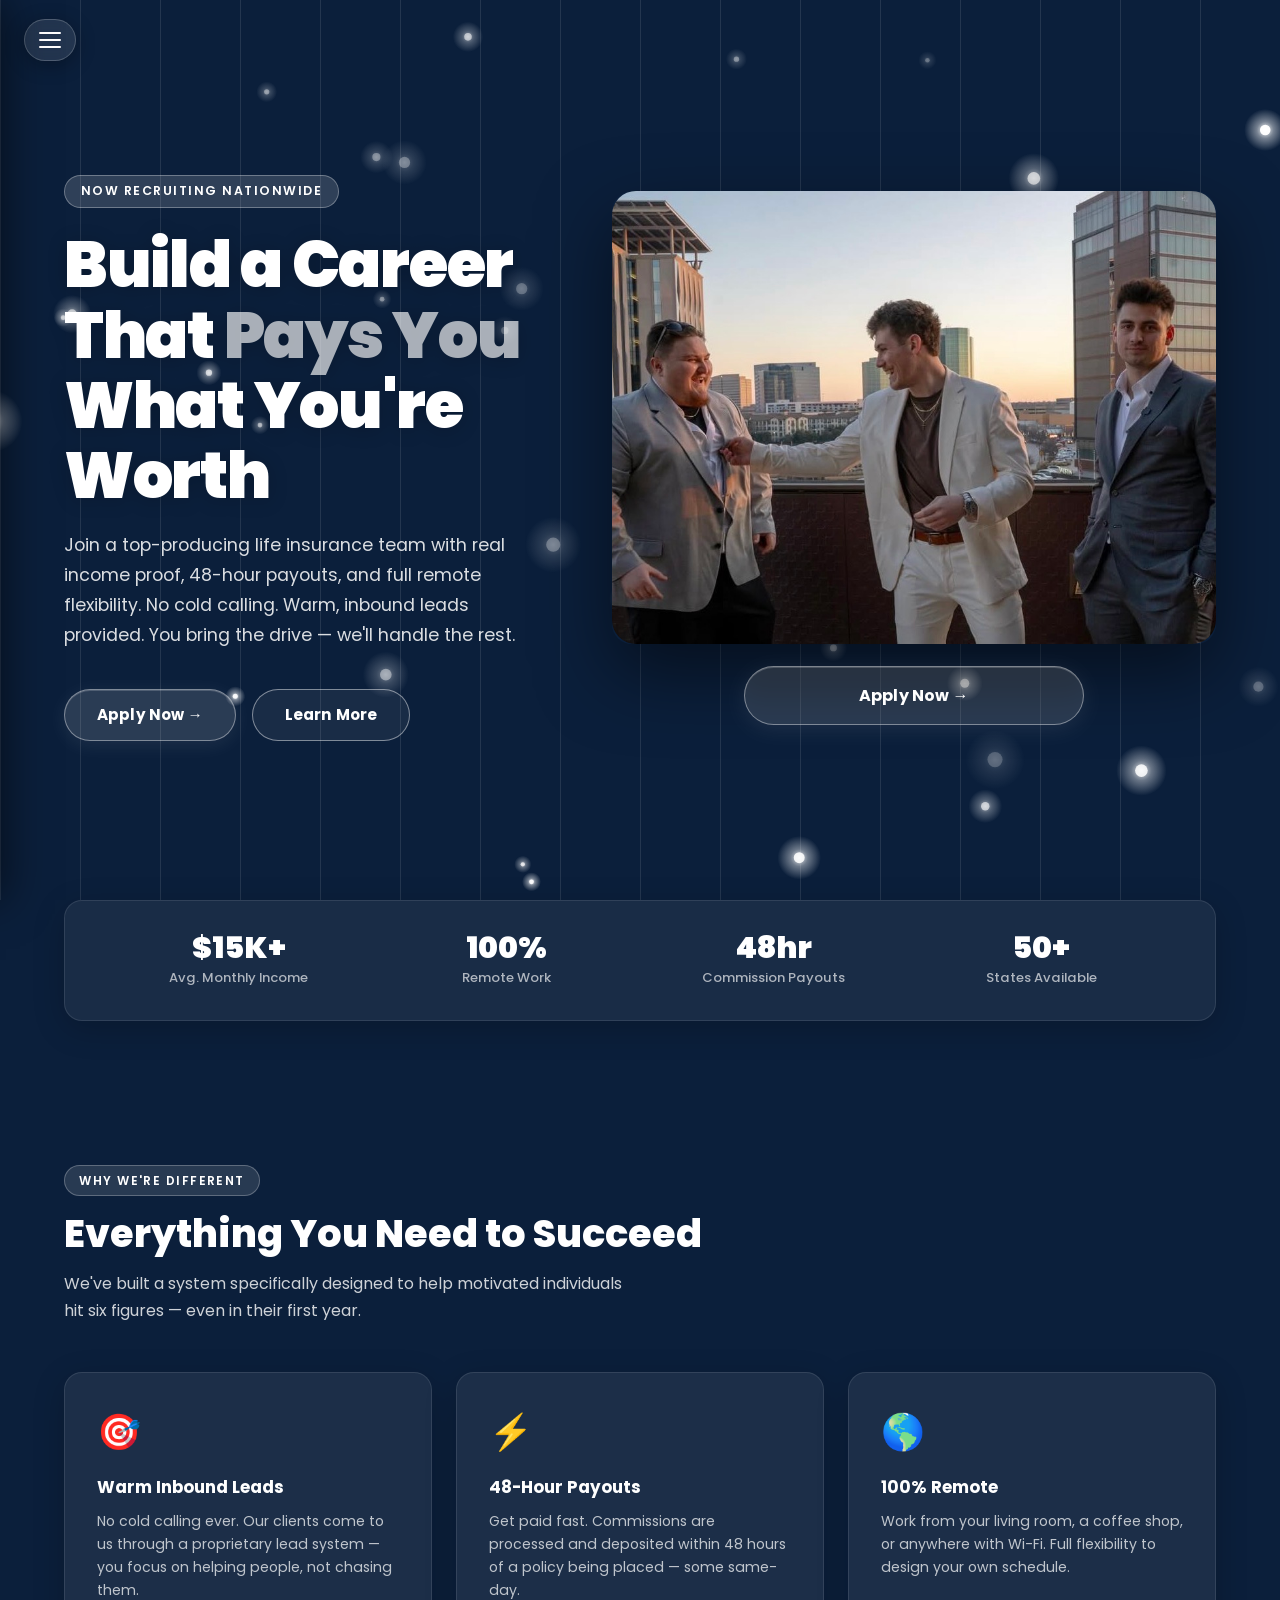
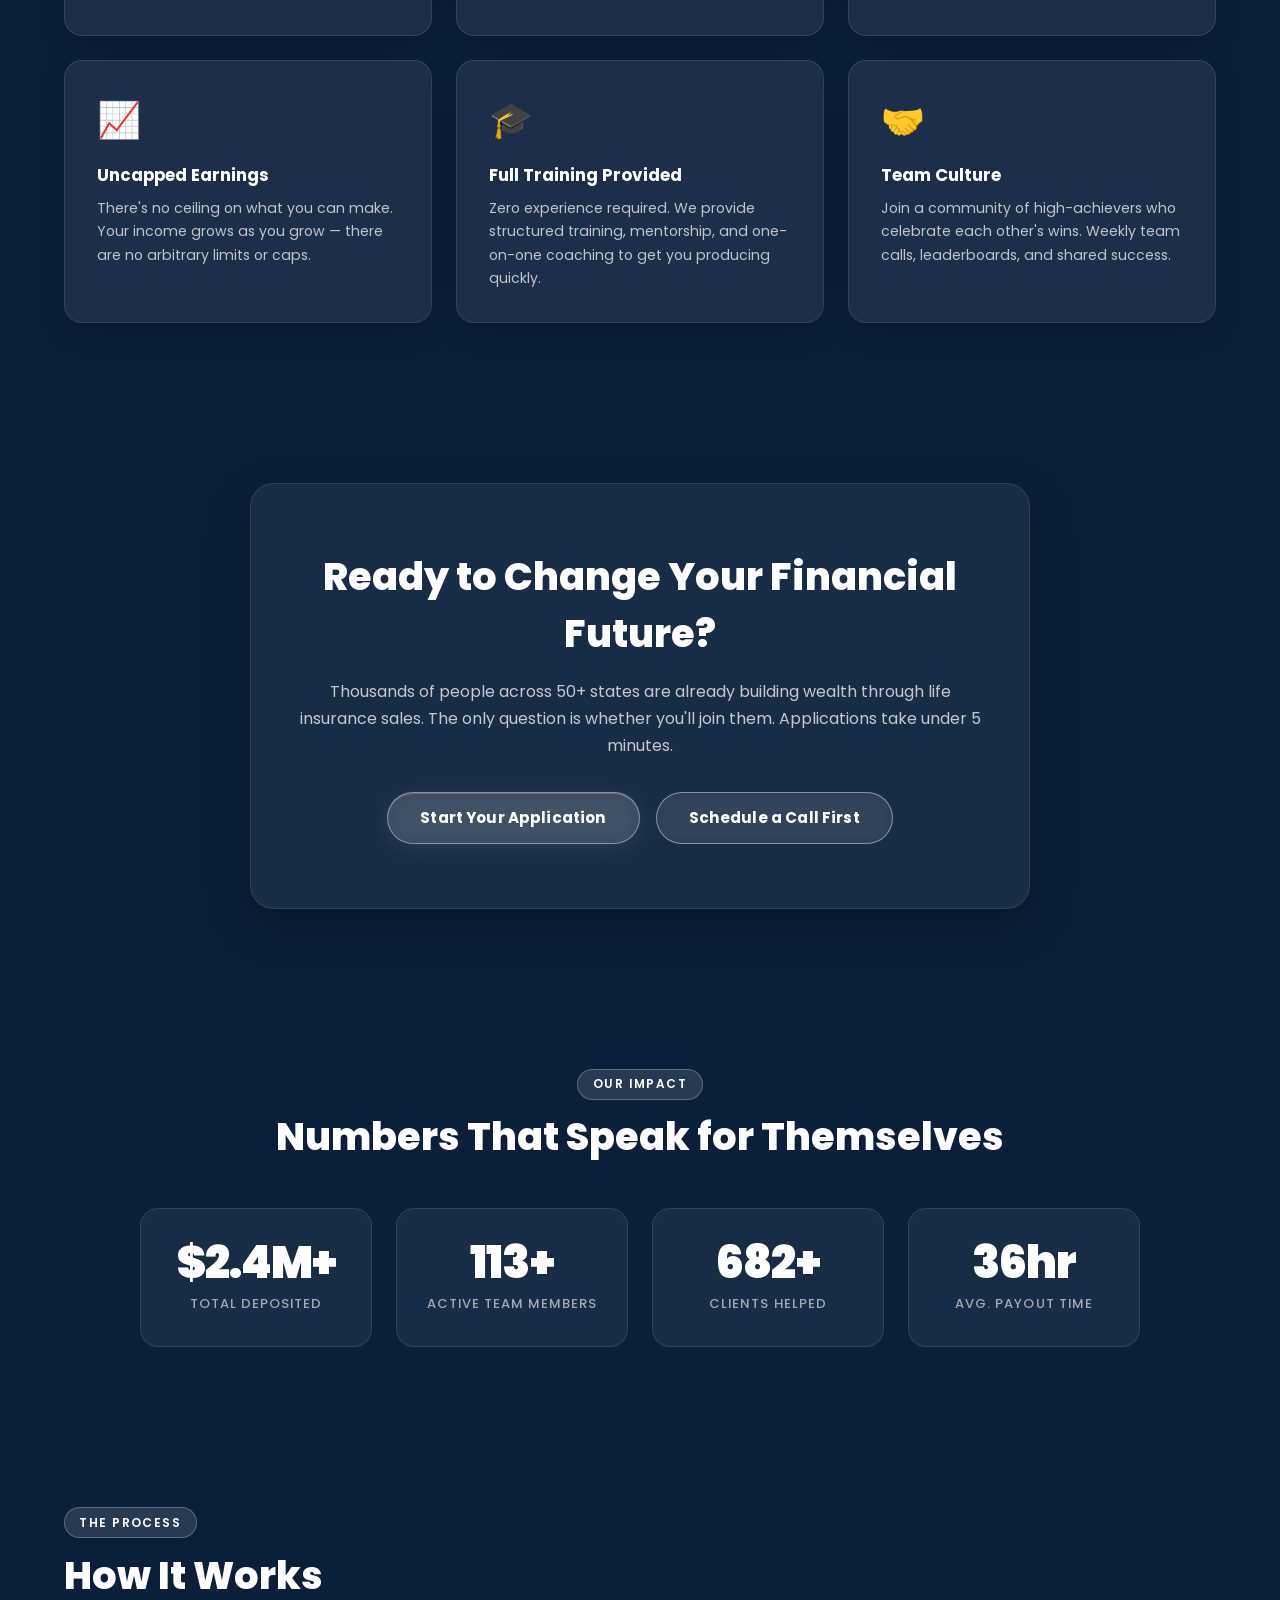
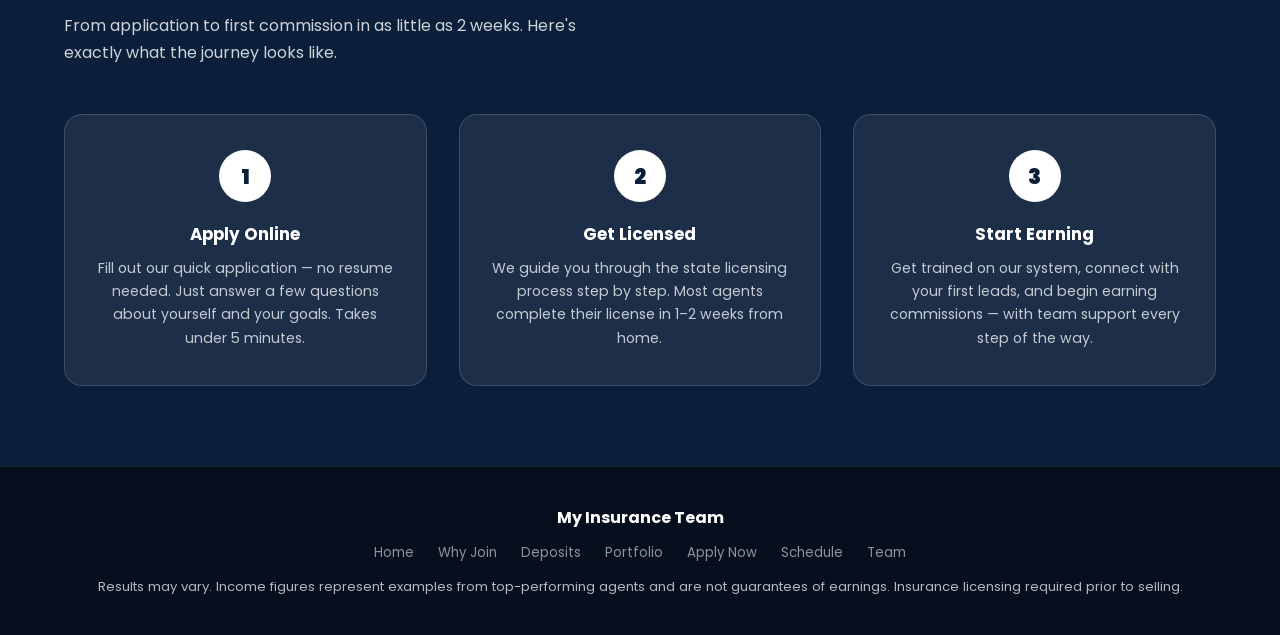
==== index.html @ 794bb6cf "Premium UI: animated grid, glass buttons, counter animation, page transitions, nav stagger, bigger h" ====
<!DOCTYPE html>
<html lang="en">
<head>
  <meta charset="UTF-8" />
  <meta name="viewport" content="width=device-width, initial-scale=1.0" />
  <title>Join My Insurance Team | Build Your Future</title>
  <meta name="description" content="Join a top-producing life insurance team. 100% remote, industry-leading commissions, 48-hour payouts, and full training provided. Apply today." />
  <link rel="stylesheet" href="styles.css" />
</head>
<body>

  <!-- Animated background canvas -->
  <canvas id="bg-canvas"></canvas>

  <!-- Hamburger button -->
  <button id="hamburger" aria-label="Open navigation" aria-expanded="false">
    <span class="bar"></span>
    <span class="bar"></span>
    <span class="bar"></span>
  </button>

  <!-- Nav overlay -->
  <div id="nav-overlay"></div>

  <!-- Side nav panel -->
  <nav id="side-nav" aria-label="Main navigation">
    <div class="nav-header">
      <div class="nav-brand">
        My Insurance Team
        <span>Life &amp; Financial Services</span>
      </div>
      <button id="nav-close" aria-label="Close navigation">&#x2715;</button>
    </div>
    <ul class="nav-links">
      <li class="nav-cta"><a href="apply.html">Apply Now</a></li>
      <li><a href="index.html"><span class="nav-icon">🏠</span> Home</a></li>
      <li><a href="deposits.html"><span class="nav-icon">💰</span> My Deposits</a></li>
      <li><a href="team.html"><span class="nav-icon">👥</span> My Team</a></li>
      <li><a href="why-join.html"><span class="nav-icon">⭐</span> Why Join My Team</a></li>
      <li><a href="schedule.html"><span class="nav-icon">📅</span> Schedule a Meeting</a></li>
    </ul>
    <div class="nav-footer">
      &copy; 2025 My Insurance Team. All rights reserved.
    </div>
  </nav>

  <!-- Page content -->
  <div class="page-content">

    <!-- Hero Section -->
    <section class="hero">
      <div class="hero-left">
        <div class="hero-eyebrow">Now Recruiting Nationwide</div>
        <h1>Build a Career That <em>Pays You</em> What You're Worth</h1>
        <p class="hero-sub">
          Join a top-producing life insurance team with real income proof, 48-hour payouts,
          and full remote flexibility. No cold calling. Warm, inbound leads provided.
          You bring the drive — we'll handle the rest.
        </p>
        <div class="hero-ctas">
          <a href="apply.html" class="btn btn-primary">Apply Now &rarr;</a>
          <a href="why-join.html" class="btn btn-outline">Learn More</a>
        </div>
      </div>

      <div class="hero-right">
        <div class="hero-img-wrap">
          <img src="hero.jpg" alt="Insurance team professionals" class="hero-img" />
        </div>
        <div class="hero-img-cta">
          <a href="apply.html" class="btn btn-primary">Apply Now &rarr;</a>
        </div>
      </div>
    </section>

    <!-- Stats Bar -->
    <div class="stats-bar">
      <div class="stat-item">
        <h3>$15K+</h3>
        <p>Avg. Monthly Income</p>
      </div>
      <div class="stat-item">
        <h3>100%</h3>
        <p>Remote Work</p>
      </div>
      <div class="stat-item">
        <h3>48hr</h3>
        <p>Commission Payouts</p>
      </div>
      <div class="stat-item">
        <h3>50+</h3>
        <p>States Available</p>
      </div>
    </div>

    <!-- Features Section -->
    <section>
      <div class="section-header">
        <div class="section-tag">Why We're Different</div>
        <h2 class="section-title">Everything You Need to Succeed</h2>
        <p class="section-sub">We've built a system specifically designed to help motivated individuals hit six figures — even in their first year.</p>
      </div>
      <div class="features-grid">
        <div class="feature-card">
          <span class="feature-icon">🎯</span>
          <h3>Warm Inbound Leads</h3>
          <p>No cold calling ever. Our clients come to us through a proprietary lead system — you focus on helping people, not chasing them.</p>
        </div>
        <div class="feature-card">
          <span class="feature-icon">⚡</span>
          <h3>48-Hour Payouts</h3>
          <p>Get paid fast. Commissions are processed and deposited within 48 hours of a policy being placed — some same-day.</p>
        </div>
        <div class="feature-card">
          <span class="feature-icon">🌎</span>
          <h3>100% Remote</h3>
          <p>Work from your living room, a coffee shop, or anywhere with Wi-Fi. Full flexibility to design your own schedule.</p>
        </div>
        <div class="feature-card">
          <span class="feature-icon">📈</span>
          <h3>Uncapped Earnings</h3>
          <p>There's no ceiling on what you can make. Your income grows as you grow — there are no arbitrary limits or caps.</p>
        </div>
        <div class="feature-card">
          <span class="feature-icon">🎓</span>
          <h3>Full Training Provided</h3>
          <p>Zero experience required. We provide structured training, mentorship, and one-on-one coaching to get you producing quickly.</p>
        </div>
        <div class="feature-card">
          <span class="feature-icon">🤝</span>
          <h3>Team Culture</h3>
          <p>Join a community of high-achievers who celebrate each other's wins. Weekly team calls, leaderboards, and shared success.</p>
        </div>
      </div>
    </section>

    <!-- CTA Section -->
    <section class="cta-section">
      <div class="cta-inner">
        <h2>Ready to Change Your Financial Future?</h2>
        <p>Thousands of people across 50+ states are already building wealth through life insurance sales. The only question is whether you'll join them. Applications take under 5 minutes.</p>
        <div class="cta-buttons">
          <a href="apply.html" class="btn btn-primary">Start Your Application</a>
          <a href="schedule.html" class="btn btn-outline">Schedule a Call First</a>
        </div>
      </div>
    </section>

    <!-- Impact Counters -->
    <section class="counter-section">
      <div class="section-header" style="text-align:center;">
        <div class="section-tag">Our Impact</div>
        <h2 class="section-title">Numbers That Speak for Themselves</h2>
      </div>
      <div class="counter-grid">
        <div class="counter-item">
          <div class="counter-value" data-target="3.2" data-prefix="$" data-suffix="M+" data-decimals="1">$0</div>
          <div class="counter-label">Total Deposited</div>
        </div>
        <div class="counter-item">
          <div class="counter-value" data-target="150" data-suffix="+">0</div>
          <div class="counter-label">Active Team Members</div>
        </div>
        <div class="counter-item">
          <div class="counter-value" data-target="900" data-suffix="+">0</div>
          <div class="counter-label">Clients Helped</div>
        </div>
        <div class="counter-item">
          <div class="counter-value" data-target="48" data-suffix="hr">0</div>
          <div class="counter-label">Avg. Payout Time</div>
        </div>
      </div>
    </section>

    <!-- How It Works -->
    <section>
      <div class="section-header">
        <div class="section-tag">The Process</div>
        <h2 class="section-title">How It Works</h2>
        <p class="section-sub">From application to first commission in as little as 2 weeks. Here's exactly what the journey looks like.</p>
      </div>
      <div class="steps-grid">
        <div class="step-card">
          <div class="step-number">1</div>
          <h3>Apply Online</h3>
          <p>Fill out our quick application — no resume needed. Just answer a few questions about yourself and your goals. Takes under 5 minutes.</p>
        </div>
        <div class="step-card">
          <div class="step-number">2</div>
          <h3>Get Licensed</h3>
          <p>We guide you through the state licensing process step by step. Most agents complete their license in 1–2 weeks from home.</p>
        </div>
        <div class="step-card">
          <div class="step-number">3</div>
          <h3>Start Earning</h3>
          <p>Get trained on our system, connect with your first leads, and begin earning commissions — with team support every step of the way.</p>
        </div>
      </div>
    </section>

  </div><!-- /page-content -->

  <!-- Footer -->
  <footer>
    <div class="footer-brand">My Insurance Team</div>
    <nav class="footer-links" aria-label="Footer navigation">
      <a href="index.html">Home</a>
      <a href="why-join.html">Why Join</a>
      <a href="deposits.html">Deposits</a>
      <a href="portfolio.html">Portfolio</a>
      <a href="apply.html">Apply Now</a>
      <a href="schedule.html">Schedule</a>
      <a href="team.html">Team</a>
    </nav>
    <p>Results may vary. Income figures represent examples from top-performing agents and are not guarantees of earnings. Insurance licensing required prior to selling.</p>
  </footer>

  <script src="background.js"></script>
  <script src="nav.js"></script>
  <script>
    /* ── Counter animation ── */
    (function() {
      var counters = document.querySelectorAll('.counter-value');
      if (!counters.length) return;
      function easeOut(t) { return 1 - Math.pow(1 - t, 3); }
      function animateCounter(el) {
        var target = parseFloat(el.dataset.target);
        var prefix = el.dataset.prefix || '';
        var suffix = el.dataset.suffix || '';
        var decimals = el.dataset.decimals ? parseInt(el.dataset.decimals) : 0;
        var duration = 2200;
        var start = performance.now();
        function update(now) {
          var t = Math.min((now - start) / duration, 1);
          var val = easeOut(t) * target;
          el.textContent = prefix + (decimals ? val.toFixed(decimals) : Math.floor(val)) + suffix;
          if (t < 1) requestAnimationFrame(update);
          else el.textContent = prefix + (decimals ? target.toFixed(decimals) : target) + suffix;
        }
        requestAnimationFrame(update);
      }
      var io = new IntersectionObserver(function(entries) {
        entries.forEach(function(e) {
          if (e.isIntersecting) { animateCounter(e.target); io.unobserve(e.target); }
        });
      }, { threshold: 0.5 });
      counters.forEach(function(el) { io.observe(el); });
    })();
  </script>
</body>
</html>
---- styles.css ----
/* ============================================================
   LIFE INSURANCE RECRUITMENT — MAIN STYLESHEET
   ============================================================ */

@import url('https://fonts.googleapis.com/css2?family=Poppins:wght@300;400;500;600;700;800;900&display=swap');

/* ── Reset & Base ── */
*, *::before, *::after {
  box-sizing: border-box;
  margin: 0;
  padding: 0;
}

html {
  scroll-behavior: smooth;
}

body {
  font-family: 'Poppins', sans-serif;
  background-color: #0B1F3B;
  background-image: repeating-linear-gradient(
    to right,
    rgba(255,255,255,0.10) 0px,
    rgba(255,255,255,0.10) 1px,
    transparent 1px,
    transparent 80px
  );
  background-attachment: fixed;
  background-size: 80px 100%;
  animation: grid-drift 28s linear infinite;
  color: #0d1b2a;
  min-height: 100vh;
  overflow-x: hidden;
}

@keyframes grid-drift {
  0%   { background-position: 0 0; }
  100% { background-position: 80px 0; }
}

/* ── Page fade-in / fade-out transitions ── */
@keyframes page-fade-in {
  from { opacity: 0; transform: translateY(10px); }
  to   { opacity: 1; transform: translateY(0); }
}

.page-content {
  animation: page-fade-in 0.45s ease-out both;
}

body.page-exit {
  transition: opacity 0.28s ease-in;
  opacity: 0;
}

/* ── Canvas Background ── */
#bg-canvas {
  position: fixed;
  top: 0;
  left: 0;
  width: 100%;
  height: 100%;
  z-index: 0;
  pointer-events: none;
}

/* ── Hamburger Button ── */
#hamburger {
  position: fixed;
  top: 1.2rem;
  left: 1.5rem;
  z-index: 1001;
  background: rgba(255,255,255,0.1);
  border: 1px solid rgba(255,255,255,0.2);
  border-radius: 30px;
  width: 52px;
  height: 42px;
  cursor: pointer;
  display: flex;
  flex-direction: column;
  justify-content: center;
  align-items: center;
  gap: 5px;
  padding: 0 12px;
  transition: background 0.2s;
  backdrop-filter: blur(8px);
  box-shadow: 0 4px 20px rgba(0,0,0,0.3);
}

#hamburger:hover {
  background: rgba(255,255,255,0.18);
}

#hamburger .bar {
  display: block;
  width: 22px;
  height: 2px;
  background: #fff;
  border-radius: 2px;
  transition: transform 0.35s cubic-bezier(0.4, 0, 0.2, 1),
              opacity 0.25s,
              width 0.25s;
  transform-origin: center;
}

/* Hamburger → X animation */
#hamburger.open .bar:nth-child(1) {
  transform: translateY(7px) rotate(45deg);
}
#hamburger.open .bar:nth-child(2) {
  opacity: 0;
  width: 0;
}
#hamburger.open .bar:nth-child(3) {
  transform: translateY(-7px) rotate(-45deg);
}

/* ── Nav Overlay ── */
#nav-overlay {
  position: fixed;
  inset: 0;
  background: rgba(0, 0, 0, 0.6);
  z-index: 1002;
  opacity: 0;
  pointer-events: none;
  transition: opacity 0.35s cubic-bezier(0.4, 0, 0.2, 1);
  backdrop-filter: blur(2px);
}

#nav-overlay.active {
  opacity: 1;
  pointer-events: all;
}

/* ── Side Nav Panel ── */
#side-nav {
  position: fixed;
  top: 0;
  left: 0;
  width: 290px;
  height: 100%;
  background: #07101a;
  z-index: 1003;
  transform: translateX(-100%);
  transition: transform 0.35s cubic-bezier(0.4, 0, 0.2, 1);
  display: flex;
  flex-direction: column;
  box-shadow: 6px 0 40px rgba(0,0,0,0.5);
  overflow-y: auto;
}

#side-nav.open {
  transform: translateX(0);
}

.nav-header {
  display: flex;
  align-items: center;
  justify-content: space-between;
  padding: 1.5rem 1.4rem 1.2rem;
  border-bottom: 1px solid rgba(255,255,255,0.1);
}

.nav-brand {
  font-size: 1rem;
  font-weight: 700;
  color: #fff;
  letter-spacing: 0.02em;
  line-height: 1.2;
}

.nav-brand span {
  display: block;
  font-size: 0.7rem;
  font-weight: 400;
  color: rgba(255,255,255,0.5);
  letter-spacing: 0.04em;
  text-transform: uppercase;
}

#nav-close {
  background: rgba(255,255,255,0.08);
  border: none;
  color: #fff;
  font-size: 1.3rem;
  width: 34px;
  height: 34px;
  border-radius: 50%;
  cursor: pointer;
  display: flex;
  align-items: center;
  justify-content: center;
  transition: background 0.2s;
  flex-shrink: 0;
}

#nav-close:hover {
  background: rgba(255,255,255,0.18);
}

.nav-links {
  list-style: none;
  padding: 1.2rem 0;
  flex: 1;
}

.nav-links li {
  width: 100%;
}

.nav-links a {
  display: flex;
  align-items: center;
  gap: 0.75rem;
  padding: 0.85rem 1.4rem;
  color: rgba(255,255,255,0.78);
  text-decoration: none;
  font-size: 0.95rem;
  font-weight: 500;
  letter-spacing: 0.01em;
  transition: background 0.2s, color 0.2s;
  border-left: 3px solid transparent;
}

.nav-links a:hover,
.nav-links a.active {
  background: rgba(255,255,255,0.07);
  color: #fff;
  border-left-color: #fff;
}

.nav-links a .nav-icon {
  font-size: 1rem;
  width: 20px;
  text-align: center;
  flex-shrink: 0;
}

.nav-links li.nav-cta {
  padding: 0.6rem 1.4rem;
}

.nav-links li.nav-cta a {
  padding: 0.75rem 1.4rem;
  background: rgba(255,255,255,0.12);
  color: #fff;
  font-weight: 700;
  border-radius: 30px;
  border-left: none;
  border: 1px solid rgba(255,255,255,0.4);
  justify-content: center;
  backdrop-filter: blur(10px);
  box-shadow: 0 4px 16px rgba(255,255,255,0.08), inset 0 1px 0 rgba(255,255,255,0.15);
  transition: transform 0.2s, box-shadow 0.2s, background 0.2s;
}

.nav-links li.nav-cta a:hover {
  transform: translateY(-1px);
  background: rgba(255,255,255,0.22);
  border-color: rgba(255,255,255,0.65);
  box-shadow: 0 6px 24px rgba(255,255,255,0.18), inset 0 1px 0 rgba(255,255,255,0.2);
  color: #fff;
}

.nav-footer {
  padding: 1.2rem 1.4rem;
  border-top: 1px solid rgba(255,255,255,0.08);
  font-size: 0.75rem;
  color: rgba(255,255,255,0.35);
  text-align: center;
}

/* ── Page Wrapper ── */
.page-content {
  position: relative;
  z-index: 1;
}

/* ── Hero Section ── */
.hero {
  min-height: 100vh;
  display: flex;
  align-items: center;
  padding: 6rem 5% 5rem;
  gap: 4rem;
}

.hero-left {
  flex: 1;
  max-width: 580px;
}

.hero-eyebrow {
  display: inline-block;
  background: rgba(255,255,255,0.15);
  color: #fff;
  font-size: 0.78rem;
  font-weight: 600;
  letter-spacing: 0.12em;
  text-transform: uppercase;
  padding: 0.4rem 1rem;
  border-radius: 30px;
  margin-bottom: 1.4rem;
  backdrop-filter: blur(6px);
  border: 1px solid rgba(255,255,255,0.3);
}

.hero h1 {
  font-size: clamp(2.4rem, 5vw, 4rem);
  font-weight: 900;
  color: #fff;
  line-height: 1.1;
  letter-spacing: -0.02em;
  margin-bottom: 1.2rem;
  text-shadow: 0 2px 20px rgba(0,0,0,0.2);
}

.hero h1 em {
  font-style: normal;
  color: rgba(255,255,255,0.65);
}

.hero-sub {
  font-size: 1.1rem;
  color: rgba(255,255,255,0.85);
  line-height: 1.7;
  margin-bottom: 2.4rem;
  max-width: 480px;
}

.hero-ctas {
  display: flex;
  gap: 1rem;
  flex-wrap: wrap;
}

/* ── Buttons ── */
.btn {
  display: inline-flex;
  align-items: center;
  justify-content: center;
  gap: 0.5rem;
  padding: 0.85rem 2rem;
  border-radius: 30px;
  font-family: 'Poppins', sans-serif;
  font-size: 0.95rem;
  font-weight: 700;
  text-decoration: none;
  cursor: pointer;
  border: none;
  transition: transform 0.2s, box-shadow 0.2s, background 0.2s, color 0.2s;
  letter-spacing: 0.01em;
}

.btn-primary {
  background: rgba(255,255,255,0.13);
  color: #fff;
  border: 1px solid rgba(255,255,255,0.4);
  backdrop-filter: blur(12px);
  -webkit-backdrop-filter: blur(12px);
  box-shadow: 0 4px 20px rgba(255,255,255,0.08), inset 0 1px 0 rgba(255,255,255,0.18);
}

.btn-primary:hover {
  background: rgba(255,255,255,0.22);
  border-color: rgba(255,255,255,0.7);
  transform: translateY(-2px);
  box-shadow: 0 8px 32px rgba(255,255,255,0.18), inset 0 1px 0 rgba(255,255,255,0.25);
}

.btn-outline {
  background: rgba(255,255,255,0.06);
  color: #fff;
  border: 1.5px solid rgba(255,255,255,0.45);
  backdrop-filter: blur(8px);
  -webkit-backdrop-filter: blur(8px);
}

.btn-outline:hover {
  background: rgba(255,255,255,0.14);
  border-color: rgba(255,255,255,0.75);
  transform: translateY(-2px);
  box-shadow: 0 6px 24px rgba(255,255,255,0.12);
}

.btn-dark {
  background: rgba(7,16,26,0.8);
  color: #fff;
  border: 1px solid rgba(255,255,255,0.12);
  backdrop-filter: blur(8px);
  box-shadow: 0 4px 20px rgba(0,0,0,0.3);
}

.btn-dark:hover {
  background: rgba(15,32,53,0.9);
  transform: translateY(-2px);
}

.btn-view-all {
  background: rgba(255,255,255,0.08);
  color: #fff;
  border: 1.5px solid rgba(255,255,255,0.5);
  font-weight: 600;
  backdrop-filter: blur(10px);
  -webkit-backdrop-filter: blur(10px);
  box-shadow: 0 2px 16px rgba(255,255,255,0.06);
}

.btn-view-all:hover {
  background: rgba(255,255,255,0.18);
  border-color: rgba(255,255,255,0.8);
  transform: translateY(-2px);
  box-shadow: 0 6px 28px rgba(255,255,255,0.15);
}

/* ── Hero Image ── */
.hero-right {
  flex: 1.25;
  display: flex;
  flex-direction: column;
  align-items: center;
  justify-content: center;
  max-width: 640px;
  gap: 1.4rem;
}

.hero-img-wrap {
  position: relative;
  width: 100%;
  aspect-ratio: 4/3;
  border-radius: 20px;
  overflow: hidden;
  box-shadow: 0 28px 72px rgba(0,0,0,0.5);
}

.hero-img {
  width: 100%;
  height: 100%;
  object-fit: cover;
  display: block;
  border-radius: 24px;
}

.hero-img-cta {
  width: 100%;
  text-align: center;
}

.hero-img-cta .btn {
  width: 100%;
  max-width: 340px;
  font-size: 1rem;
  padding: 1rem 2rem;
}

/* ── Stats Bar ── */
.stats-bar {
  background: rgba(255,255,255,0.06);
  backdrop-filter: blur(10px);
  border-radius: 18px;
  box-shadow: 0 8px 32px rgba(0,0,0,0.2);
  margin: 0 5% 4rem;
  padding: 2rem 3rem;
  display: grid;
  grid-template-columns: repeat(4, 1fr);
  gap: 1rem;
  text-align: center;
  position: relative;
  z-index: 1;
  border: 1px solid rgba(255,255,255,0.1);
}

.stat-item h3 {
  font-size: 1.9rem;
  font-weight: 900;
  color: #fff;
  line-height: 1;
}

.stat-item p {
  font-size: 0.82rem;
  color: rgba(255,255,255,0.65);
  margin-top: 0.3rem;
  font-weight: 500;
}

/* ── Sections ── */
section {
  position: relative;
  z-index: 1;
  padding: 5rem 5%;
}

.section-tag {
  display: inline-block;
  background: rgba(255,255,255,0.12);
  color: #fff;
  font-size: 0.75rem;
  font-weight: 600;
  letter-spacing: 0.12em;
  text-transform: uppercase;
  padding: 0.35rem 0.9rem;
  border-radius: 30px;
  margin-bottom: 0.9rem;
  border: 1px solid rgba(255,255,255,0.25);
}

.section-title {
  font-size: clamp(1.6rem, 3vw, 2.4rem);
  font-weight: 800;
  color: #fff;
  line-height: 1.2;
  margin-bottom: 0.8rem;
}

.section-title.dark {
  color: #07101a;
}

.section-sub {
  font-size: 1rem;
  color: rgba(255,255,255,0.8);
  max-width: 560px;
  line-height: 1.7;
}

.section-sub.dark {
  color: #444;
}

.section-header {
  margin-bottom: 3rem;
}

/* ── Frosted Glass Cards ── */
.card {
  background: rgba(255,255,255,0.06);
  backdrop-filter: blur(10px);
  border-radius: 18px;
  box-shadow: 0 8px 32px rgba(0,0,0,0.2);
  padding: 2rem;
  border: 1px solid rgba(255,255,255,0.1);
  transition: transform 0.25s, box-shadow 0.25s;
}

.card:hover {
  transform: translateY(-4px);
  box-shadow: 0 16px 44px rgba(0,0,0,0.3);
}

/* ── Features Grid ── */
.features-grid {
  display: grid;
  grid-template-columns: repeat(3, 1fr);
  gap: 1.5rem;
}

.feature-card {
  background: rgba(255,255,255,0.07);
  backdrop-filter: blur(10px);
  border-radius: 18px;
  box-shadow: 0 8px 32px rgba(0,0,0,0.2);
  padding: 2rem;
  border: 1px solid rgba(255,255,255,0.1);
  transition: transform 0.25s, box-shadow 0.25s;
}

.feature-card:hover {
  transform: translateY(-5px);
  box-shadow: 0 18px 48px rgba(0,0,0,0.3);
}

.feature-icon {
  font-size: 2.2rem;
  margin-bottom: 1rem;
  display: block;
}

.feature-card h3 {
  font-size: 1.05rem;
  font-weight: 700;
  color: #fff;
  margin-bottom: 0.6rem;
}

.feature-card p {
  font-size: 0.88rem;
  color: rgba(255,255,255,0.72);
  line-height: 1.65;
}

/* ── How It Works ── */
.steps-grid {
  display: grid;
  grid-template-columns: repeat(3, 1fr);
  gap: 2rem;
  position: relative;
}

.step-card {
  background: rgba(255,255,255,0.07);
  backdrop-filter: blur(6px);
  border-radius: 18px;
  padding: 2.2rem 2rem;
  text-align: center;
  border: 1px solid rgba(255,255,255,0.15);
  transition: transform 0.25s;
}

.step-card:hover {
  transform: translateY(-4px);
}

.step-number {
  display: inline-flex;
  align-items: center;
  justify-content: center;
  width: 52px;
  height: 52px;
  border-radius: 50%;
  background: #fff;
  color: #0B1F3B;
  font-size: 1.3rem;
  font-weight: 900;
  margin-bottom: 1.2rem;
}

.step-card h3 {
  font-size: 1.05rem;
  font-weight: 700;
  color: #fff;
  margin-bottom: 0.6rem;
}

.step-card p {
  font-size: 0.88rem;
  color: rgba(255,255,255,0.75);
  line-height: 1.65;
}

/* ── CTA Banner ── */
.cta-section {
  text-align: center;
}

.cta-inner {
  background: rgba(255,255,255,0.06);
  backdrop-filter: blur(10px);
  border-radius: 24px;
  padding: 4rem 3rem;
  max-width: 780px;
  margin: 0 auto;
  box-shadow: 0 16px 48px rgba(0,0,0,0.3);
  border: 1px solid rgba(255,255,255,0.1);
}

.cta-inner h2 {
  font-size: clamp(1.6rem, 3vw, 2.4rem);
  font-weight: 800;
  color: #fff;
  margin-bottom: 1rem;
}

.cta-inner p {
  color: rgba(255,255,255,0.75);
  font-size: 1rem;
  margin-bottom: 2rem;
  line-height: 1.7;
}

.cta-buttons {
  display: flex;
  gap: 1rem;
  justify-content: center;
  flex-wrap: wrap;
}

/* ── Page Hero (inner pages) ── */
.page-hero {
  min-height: 38vh;
  display: flex;
  align-items: center;
  padding: 8rem 5% 4rem;
}

.page-hero h1 {
  font-size: clamp(2rem, 4vw, 3.2rem);
  font-weight: 900;
  color: #fff;
  line-height: 1.15;
  margin-bottom: 0.8rem;
}

.page-hero p {
  font-size: 1.1rem;
  color: rgba(255,255,255,0.85);
  max-width: 560px;
  line-height: 1.7;
}

/* ── Form ── */
.form-section {
  padding: 3rem 5% 5rem;
}

.form-wrap {
  background: rgba(255,255,255,0.07);
  backdrop-filter: blur(10px);
  border-radius: 24px;
  box-shadow: 0 8px 40px rgba(0,0,0,0.25);
  padding: 3rem;
  max-width: 760px;
  margin: 0 auto;
  border: 1px solid rgba(255,255,255,0.1);
}

.form-group {
  margin-bottom: 1.6rem;
}

.form-group label {
  display: block;
  font-size: 0.88rem;
  font-weight: 600;
  color: rgba(255,255,255,0.9);
  margin-bottom: 0.5rem;
}

.form-group input,
.form-group select,
.form-group textarea {
  width: 100%;
  padding: 0.8rem 1.1rem;
  border: 1.5px solid rgba(255,255,255,0.2);
  border-radius: 12px;
  font-family: 'Poppins', sans-serif;
  font-size: 0.93rem;
  color: #fff;
  background: rgba(255,255,255,0.08);
  transition: border-color 0.2s, box-shadow 0.2s;
  outline: none;
  appearance: none;
}

.form-group input::placeholder,
.form-group textarea::placeholder {
  color: rgba(255,255,255,0.4);
}

.form-group input:focus,
.form-group select:focus,
.form-group textarea:focus {
  border-color: rgba(255,255,255,0.6);
  box-shadow: 0 0 0 3px rgba(255,255,255,0.08);
}

.form-group select option {
  background: #0B1F3B;
  color: #fff;
}

.form-group textarea {
  resize: vertical;
  min-height: 110px;
}

.radio-group {
  display: flex;
  flex-direction: column;
  gap: 0.5rem;
}

.radio-option {
  display: flex;
  align-items: center;
  gap: 0.6rem;
  cursor: pointer;
  font-size: 0.92rem;
  color: rgba(255,255,255,0.85);
  padding: 0.5rem 0;
}

.radio-option input[type="radio"] {
  width: auto;
  accent-color: #fff;
}

.form-row {
  display: grid;
  grid-template-columns: 1fr 1fr;
  gap: 1.2rem;
}

.form-submit {
  margin-top: 2rem;
  text-align: center;
}

.form-submit .btn {
  font-size: 1rem;
  padding: 1rem 3rem;
}

.form-note {
  font-size: 0.78rem;
  color: rgba(255,255,255,0.5);
  margin-top: 0.8rem;
  text-align: center;
}

.iframe-placeholder {
  background: rgba(255,255,255,0.07);
  backdrop-filter: blur(10px);
  border-radius: 18px;
  box-shadow: 0 8px 32px rgba(0,0,0,0.2);
  padding: 2.5rem;
  max-width: 760px;
  margin: 0 auto 2.5rem;
  text-align: center;
  border: 2px dashed rgba(255,255,255,0.25);
}

.iframe-placeholder p {
  color: rgba(255,255,255,0.6);
  font-size: 0.88rem;
}

.iframe-placeholder strong {
  display: block;
  font-size: 1rem;
  color: #fff;
  margin-bottom: 0.5rem;
}

/* ── Why Join ── */
.benefits-list {
  display: grid;
  grid-template-columns: 1fr;
  gap: 1.4rem;
  max-width: 860px;
  margin: 0 auto;
}

.benefit-item {
  background: rgba(255,255,255,0.07);
  backdrop-filter: blur(10px);
  border-radius: 18px;
  box-shadow: 0 8px 32px rgba(0,0,0,0.2);
  padding: 1.8rem 2rem;
  display: flex;
  align-items: flex-start;
  gap: 1.4rem;
  border: 1px solid rgba(255,255,255,0.1);
  transition: transform 0.25s, box-shadow 0.25s;
}

.benefit-item:hover {
  transform: translateY(-3px);
  box-shadow: 0 14px 40px rgba(0,0,0,0.3);
}

.benefit-icon {
  font-size: 1.8rem;
  flex-shrink: 0;
  width: 52px;
  height: 52px;
  display: flex;
  align-items: center;
  justify-content: center;
  background: rgba(255,255,255,0.1);
  border-radius: 14px;
}

.benefit-text h3 {
  font-size: 1.05rem;
  font-weight: 700;
  color: #fff;
  margin-bottom: 0.4rem;
}

.benefit-text p {
  font-size: 0.88rem;
  color: rgba(255,255,255,0.72);
  line-height: 1.65;
}

/* ── Deposits Carousel ── */
.deposit-carousel-outer {
  overflow: hidden;
  width: 100%;
  position: relative;
  padding: 0.5rem 0 1rem;
  mask-image: linear-gradient(to right, transparent 0%, black 8%, black 92%, transparent 100%);
  -webkit-mask-image: linear-gradient(to right, transparent 0%, black 8%, black 92%, transparent 100%);
}

.deposit-carousel-track {
  display: flex;
  gap: 1.5rem;
  width: max-content;
  animation: carousel-scroll 35s linear infinite;
}

.deposit-carousel-track:hover {
  animation-play-state: paused;
}

@keyframes carousel-scroll {
  0% { transform: translateX(0); }
  100% { transform: translateX(-50%); }
}

.carousel-deposit-card {
  flex-shrink: 0;
  width: 280px;
  background: rgba(255,255,255,0.07);
  backdrop-filter: blur(10px);
  border-radius: 18px;
  box-shadow: 0 8px 32px rgba(0,0,0,0.25);
  padding: 2rem;
  text-align: center;
  border: 1px solid rgba(255,255,255,0.12);
  border-top: 3px solid rgba(255,255,255,0.4);
}

.carousel-deposit-card .deposit-amount {
  font-size: 2.1rem;
  font-weight: 900;
  color: #fff;
  line-height: 1;
  margin-bottom: 0.3rem;
}

.carousel-deposit-card .deposit-label {
  font-size: 0.78rem;
  font-weight: 600;
  color: rgba(255,255,255,0.55);
  text-transform: uppercase;
  letter-spacing: 0.08em;
  margin-bottom: 1rem;
}

.carousel-deposit-card .deposit-detail {
  font-size: 0.84rem;
  color: rgba(255,255,255,0.7);
  line-height: 1.6;
}

.carousel-deposit-card .deposit-badge {
  display: inline-block;
  background: rgba(255,255,255,0.12);
  color: #fff;
  font-size: 0.75rem;
  font-weight: 600;
  padding: 0.3rem 0.8rem;
  border-radius: 20px;
  margin-top: 0.8rem;
}

.carousel-cta {
  text-align: center;
  margin-top: 2.5rem;
}

/* ── Old deposit grid (kept for fallback) ── */
.deposits-grid {
  display: none;
}

.disclaimer-box {
  background: rgba(255,255,255,0.06);
  backdrop-filter: blur(6px);
  border-radius: 14px;
  padding: 1.4rem 2rem;
  max-width: 860px;
  margin: 3rem auto 0;
  font-size: 0.82rem;
  color: rgba(255,255,255,0.6);
  line-height: 1.65;
  border: 1px solid rgba(255,255,255,0.12);
}

/* ── Schedule ── */
.calendly-placeholder {
  background: rgba(255,255,255,0.07);
  backdrop-filter: blur(10px);
  border-radius: 18px;
  box-shadow: 0 8px 32px rgba(0,0,0,0.2);
  padding: 3rem;
  max-width: 860px;
  margin: 0 auto 3rem;
  text-align: center;
  border: 2px dashed rgba(255,255,255,0.2);
  min-height: 380px;
  display: flex;
  flex-direction: column;
  align-items: center;
  justify-content: center;
  gap: 1rem;
}

.calendly-placeholder .cal-icon {
  font-size: 3.5rem;
}

.calendly-placeholder h3 {
  font-size: 1.3rem;
  font-weight: 700;
  color: #fff;
}

.calendly-placeholder p {
  color: rgba(255,255,255,0.65);
  font-size: 0.9rem;
  max-width: 420px;
  line-height: 1.6;
}

.expect-grid {
  display: grid;
  grid-template-columns: repeat(2, 1fr);
  gap: 1.4rem;
  max-width: 860px;
  margin: 0 auto;
}

.expect-card {
  background: rgba(255,255,255,0.07);
  backdrop-filter: blur(6px);
  border-radius: 16px;
  padding: 1.6rem;
  border: 1px solid rgba(255,255,255,0.12);
  display: flex;
  align-items: flex-start;
  gap: 1rem;
  transition: transform 0.25s;
}

.expect-card:hover {
  transform: translateY(-3px);
}

.expect-icon {
  font-size: 1.6rem;
  flex-shrink: 0;
}

.expect-card h4 {
  font-size: 0.95rem;
  font-weight: 700;
  color: #fff;
  margin-bottom: 0.3rem;
}

.expect-card p {
  font-size: 0.84rem;
  color: rgba(255,255,255,0.72);
  line-height: 1.6;
}

/* ── Team ── */
.team-grid {
  display: grid;
  grid-template-columns: repeat(3, 1fr);
  gap: 1.8rem;
  max-width: 1100px;
  margin: 0 auto;
}

.team-card {
  background: rgba(255,255,255,0.07);
  backdrop-filter: blur(10px);
  border-radius: 18px;
  box-shadow: 0 8px 32px rgba(0,0,0,0.2);
  padding: 2rem;
  text-align: center;
  border: 1px solid rgba(255,255,255,0.1);
  transition: transform 0.25s, box-shadow 0.25s;
}

.team-card:hover {
  transform: translateY(-5px);
  box-shadow: 0 18px 48px rgba(0,0,0,0.3);
}

.team-avatar {
  width: 90px;
  height: 90px;
  border-radius: 50%;
  background: rgba(255,255,255,0.12);
  display: flex;
  align-items: center;
  justify-content: center;
  font-size: 2rem;
  margin: 0 auto 1.2rem;
  border: 2px solid rgba(255,255,255,0.2);
}

.team-card h3 {
  font-size: 1.05rem;
  font-weight: 700;
  color: #fff;
  margin-bottom: 0.25rem;
}

.team-role {
  font-size: 0.82rem;
  color: rgba(255,255,255,0.55);
  font-weight: 600;
  text-transform: uppercase;
  letter-spacing: 0.07em;
  margin-bottom: 0.8rem;
}

.team-card p {
  font-size: 0.85rem;
  color: rgba(255,255,255,0.72);
  line-height: 1.65;
}

.team-stat {
  margin-top: 1rem;
  background: rgba(255,255,255,0.08);
  border-radius: 10px;
  padding: 0.6rem 1rem;
  font-size: 0.82rem;
  font-weight: 600;
  color: #fff;
}

/* ── Portfolio Page ── */
.portfolio-hero {
  text-align: center;
  padding: 8rem 5% 3rem;
  position: relative;
  z-index: 1;
}

.portfolio-hero h1 {
  font-size: clamp(2.8rem, 6vw, 5rem);
  font-weight: 900;
  color: #fff;
  line-height: 1;
  letter-spacing: -0.02em;
  margin-bottom: 0.5rem;
}

.portfolio-hero h2 {
  font-size: clamp(1rem, 2vw, 1.4rem);
  font-weight: 400;
  color: rgba(255,255,255,0.6);
  letter-spacing: 0.15em;
  text-transform: uppercase;
}

.portfolio-gallery {
  display: grid;
  grid-template-columns: repeat(4, 1fr);
  gap: 1.2rem;
  padding: 2rem 5% 5rem;
  position: relative;
  z-index: 1;
}

.portfolio-item {
  aspect-ratio: 4/3;
  border-radius: 16px;
  overflow: hidden;
  box-shadow: 0 8px 32px rgba(0,0,0,0.3);
  border: 1px solid rgba(255,255,255,0.1);
  cursor: pointer;
  transition: transform 0.3s, box-shadow 0.3s;
  background: rgba(255,255,255,0.06);
  display: flex;
  flex-direction: column;
  align-items: center;
  justify-content: center;
  gap: 0.5rem;
}

.portfolio-item:hover {
  transform: scale(1.03);
  box-shadow: 0 16px 48px rgba(0,0,0,0.4);
}

.portfolio-item img {
  width: 100%;
  height: 100%;
  object-fit: cover;
  display: block;
}

.portfolio-placeholder-icon {
  font-size: 2rem;
  opacity: 0.4;
}

.portfolio-placeholder-label {
  font-size: 0.78rem;
  color: rgba(255,255,255,0.35);
  font-weight: 500;
}

/* ── Footer ── */
footer {
  position: relative;
  z-index: 1;
  background: rgba(0,0,0,0.5);
  backdrop-filter: blur(10px);
  color: rgba(255,255,255,0.7);
  padding: 2.4rem 5%;
  text-align: center;
  border-top: 1px solid rgba(255,255,255,0.08);
}

footer .footer-brand {
  font-size: 1rem;
  font-weight: 700;
  color: #fff;
  margin-bottom: 0.5rem;
}

footer p {
  font-size: 0.82rem;
  line-height: 1.6;
}

footer .footer-links {
  display: flex;
  justify-content: center;
  gap: 1.5rem;
  margin: 0.8rem 0;
  flex-wrap: wrap;
}

footer .footer-links a {
  color: rgba(255,255,255,0.55);
  text-decoration: none;
  font-size: 0.83rem;
  transition: color 0.2s;
}

footer .footer-links a:hover {
  color: #fff;
}

/* ── Nav Staggered Open Animation ── */
@keyframes nav-item-in {
  from { opacity: 0; transform: translateX(-14px); }
  to   { opacity: 1; transform: translateX(0); }
}

#side-nav.open .nav-links li {
  animation: nav-item-in 0.3s ease-out both;
}
#side-nav.open .nav-links li:nth-child(1) { animation-delay: 0.06s; }
#side-nav.open .nav-links li:nth-child(2) { animation-delay: 0.11s; }
#side-nav.open .nav-links li:nth-child(3) { animation-delay: 0.16s; }
#side-nav.open .nav-links li:nth-child(4) { animation-delay: 0.21s; }
#side-nav.open .nav-links li:nth-child(5) { animation-delay: 0.26s; }
#side-nav.open .nav-links li:nth-child(6) { animation-delay: 0.31s; }

/* ── Impact Counter Section ── */
.counter-section {
  text-align: center;
}

.counter-grid {
  display: grid;
  grid-template-columns: repeat(4, 1fr);
  gap: 1.5rem;
  max-width: 1000px;
  margin: 0 auto;
}

.counter-item {
  background: rgba(255,255,255,0.06);
  backdrop-filter: blur(10px);
  border-radius: 18px;
  padding: 2rem 1.5rem;
  border: 1px solid rgba(255,255,255,0.1);
  transition: transform 0.25s, box-shadow 0.25s;
}

.counter-item:hover {
  transform: translateY(-4px);
  box-shadow: 0 16px 40px rgba(0,0,0,0.25);
}

.counter-value {
  font-size: clamp(1.8rem, 3.5vw, 2.8rem);
  font-weight: 900;
  color: #fff;
  line-height: 1;
  margin-bottom: 0.5rem;
  letter-spacing: -0.02em;
}

.counter-label {
  font-size: 0.82rem;
  color: rgba(255,255,255,0.6);
  font-weight: 500;
  text-transform: uppercase;
  letter-spacing: 0.08em;
}

/* ── Portfolio hover glow ── */
.portfolio-item:hover {
  transform: scale(1.04);
  box-shadow: 0 20px 56px rgba(0,0,0,0.45), 0 0 0 1px rgba(255,255,255,0.2);
}

/* ── Responsive ── */
@media (max-width: 900px) {
  .hero {
    flex-direction: column;
    padding: 5rem 5% 4rem;
    gap: 3rem;
    text-align: center;
  }

  .hero-left {
    max-width: 100%;
  }

  .hero-ctas {
    justify-content: center;
  }

  .hero-sub {
    max-width: 100%;
  }

  .hero-right {
    max-width: 100%;
    width: 100%;
  }

  .stats-bar {
    grid-template-columns: repeat(2, 1fr);
    padding: 1.5rem;
  }

  .features-grid {
    grid-template-columns: repeat(2, 1fr);
  }

  .steps-grid {
    grid-template-columns: 1fr;
  }

  .team-grid {
    grid-template-columns: repeat(2, 1fr);
  }

  .expect-grid {
    grid-template-columns: 1fr;
  }

  .form-row {
    grid-template-columns: 1fr;
  }

  .portfolio-gallery {
    grid-template-columns: repeat(2, 1fr);
  }

  .counter-grid {
    grid-template-columns: repeat(2, 1fr);
  }
}

@media (max-width: 600px) {
  .stats-bar {
    grid-template-columns: repeat(2, 1fr);
    margin: 0 3% 3rem;
    padding: 1.2rem;
  }

  .stat-item h3 {
    font-size: 1.5rem;
  }

  .features-grid {
    grid-template-columns: 1fr;
  }

  .team-grid {
    grid-template-columns: 1fr;
  }

  .form-wrap {
    padding: 1.8rem 1.2rem;
  }

  section {
    padding: 3.5rem 5%;
  }

  .cta-inner {
    padding: 2.5rem 1.5rem;
  }

  .portfolio-gallery {
    grid-template-columns: 1fr;
  }
}
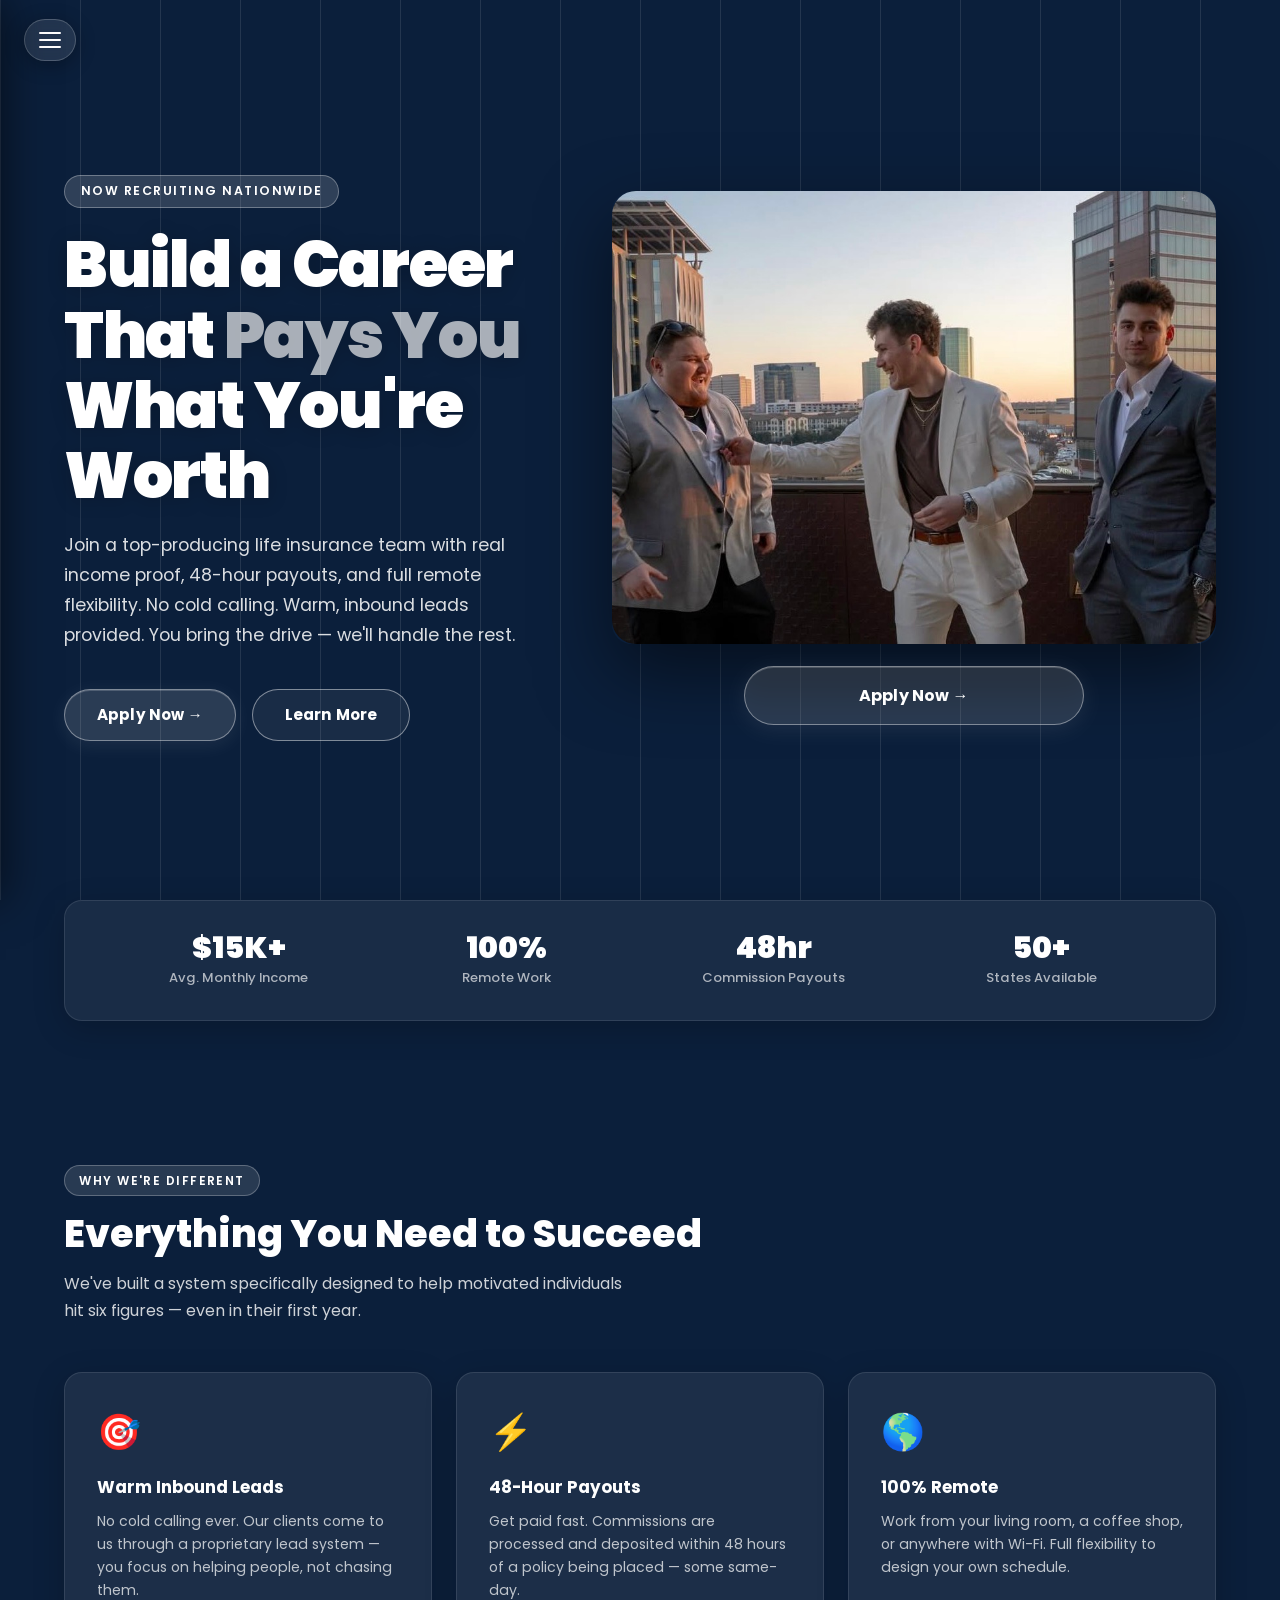
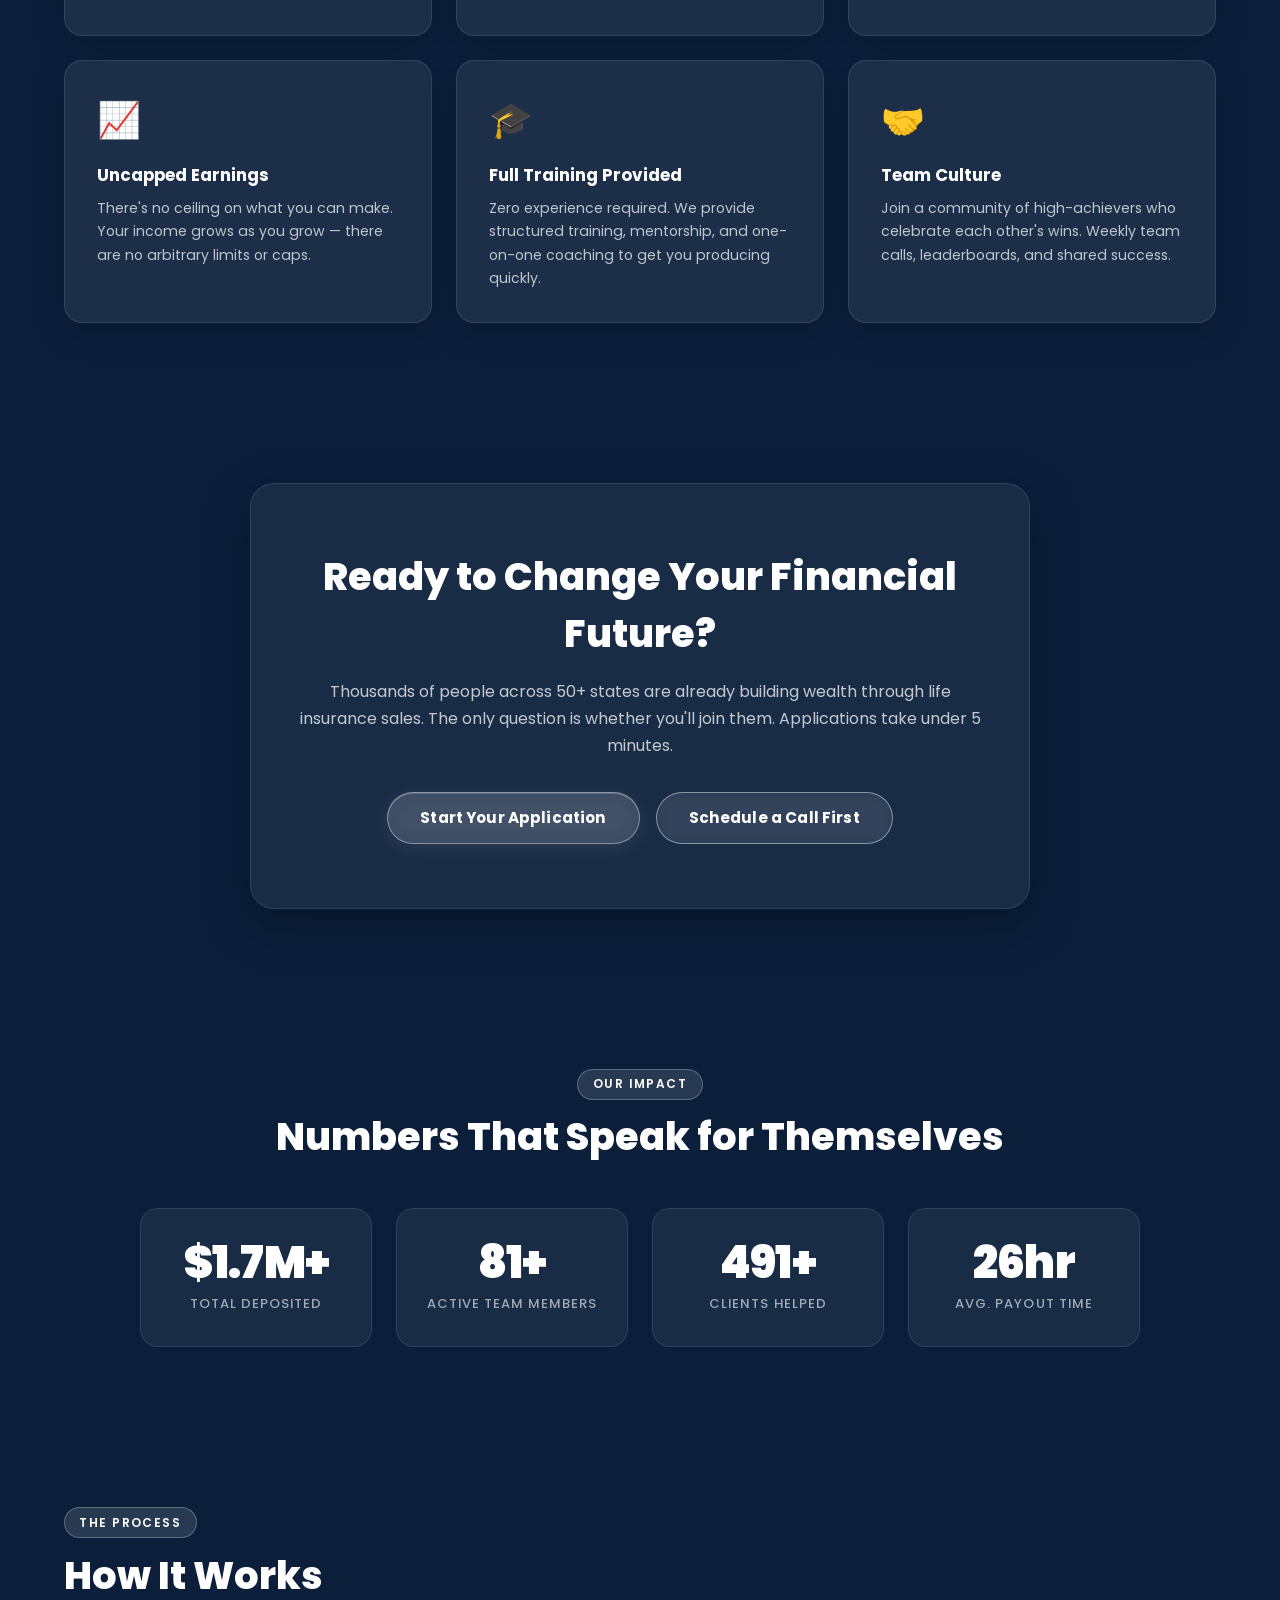
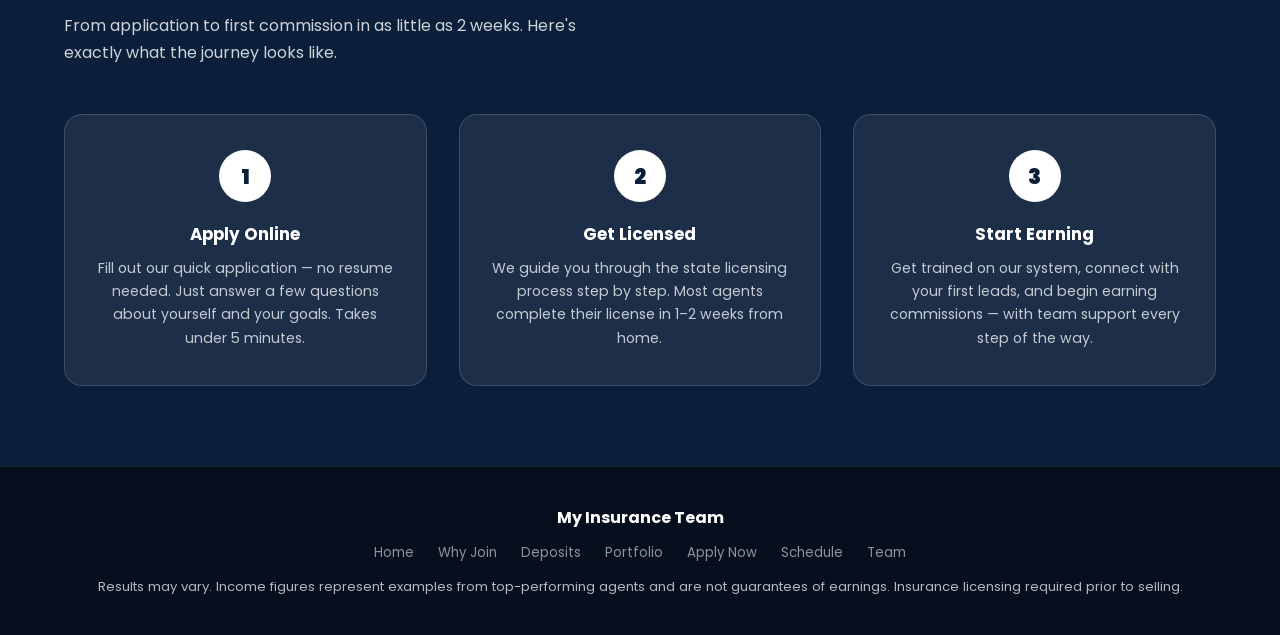
==== commit e1c6eafd: "Remove canvas element and background.js script from all pages Fully eliminates orb animation by remo" ====
--- a/index.html
+++ b/index.html
@@ -9,8 +9,8 @@
 </head>
 <body>
 
-  <!-- Animated background canvas -->
-  <canvas id="bg-canvas"></canvas>
+
+
 
   <!-- Hamburger button -->
   <button id="hamburger" aria-label="Open navigation" aria-expanded="false">
@@ -215,7 +215,7 @@
     <p>Results may vary. Income figures represent examples from top-performing agents and are not guarantees of earnings. Insurance licensing required prior to selling.</p>
   </footer>
 
-  <script src="background.js"></script>
+
   <script src="nav.js"></script>
   <script>
     /* ── Counter animation ── */
--- a/styles.css
+++ b/styles.css
@@ -1373,12 +1373,17 @@
 @media (max-width: 600px) {
   .stats-bar {
     grid-template-columns: repeat(2, 1fr);
-    margin: 0 3% 3rem;
-    padding: 1.2rem;
+    margin: 0 3% 2.5rem;
+    padding: 1rem;
+    gap: 0.8rem;
   }
 
   .stat-item h3 {
-    font-size: 1.5rem;
+    font-size: 1.4rem;
+  }
+
+  .stat-item p {
+    font-size: 0.72rem;
   }
 
   .features-grid {
@@ -1394,14 +1399,126 @@
   }
 
   section {
-    padding: 3.5rem 5%;
+    padding: 3rem 4%;
   }
 
   .cta-inner {
-    padding: 2.5rem 1.5rem;
+    padding: 2.2rem 1.2rem;
+  }
+
+  .cta-inner h2 {
+    font-size: clamp(1.4rem, 5vw, 2rem);
+  }
+
+  .cta-buttons {
+    flex-direction: column;
+    align-items: stretch;
+  }
+
+  .cta-buttons .btn {
+    text-align: center;
   }
 
   .portfolio-gallery {
     grid-template-columns: 1fr;
   }
-}
+
+  .counter-grid {
+    grid-template-columns: repeat(2, 1fr);
+    gap: 0.8rem;
+  }
+
+  .counter-item {
+    padding: 1.4rem 1rem;
+  }
+
+  .hero {
+    padding: 4rem 4% 3rem;
+    gap: 2rem;
+  }
+
+  .hero h1 {
+    font-size: clamp(1.8rem, 7vw, 2.6rem);
+  }
+
+  .hero-sub {
+    font-size: 0.92rem;
+  }
+
+  .hero-ctas {
+    flex-direction: column;
+    align-items: stretch;
+    gap: 0.8rem;
+  }
+
+  .hero-ctas .btn {
+    text-align: center;
+  }
+
+  .hero-img-cta .btn {
+    width: 100%;
+    text-align: center;
+  }
+
+  .page-hero {
+    padding: 5rem 4% 2.5rem;
+  }
+
+  .portfolio-hero {
+    padding: 5rem 4% 2rem;
+  }
+
+  .deposit-carousel-card {
+    min-width: 240px;
+    max-width: 240px;
+  }
+
+  #side-nav {
+    width: 100%;
+    max-width: 320px;
+  }
+
+  .section-title {
+    font-size: clamp(1.4rem, 6vw, 2rem);
+  }
+
+  .steps-grid {
+    grid-template-columns: 1fr;
+    gap: 1rem;
+  }
+
+  .btn {
+    min-height: 44px;
+    padding: 0.75rem 1.4rem;
+  }
+}
+
+@media (max-width: 400px) {
+  .stats-bar {
+    grid-template-columns: repeat(2, 1fr);
+    gap: 0.6rem;
+    padding: 0.9rem;
+  }
+
+  .counter-grid {
+    grid-template-columns: 1fr 1fr;
+    gap: 0.6rem;
+  }
+
+  .hero h1 {
+    font-size: 1.7rem;
+  }
+
+  .hero-ctas {
+    gap: 0.6rem;
+  }
+
+  footer .footer-links {
+    gap: 0.8rem;
+  }
+
+  .deposit-carousel-card {
+    min-width: 200px;
+    max-width: 200px;
+  }
+}
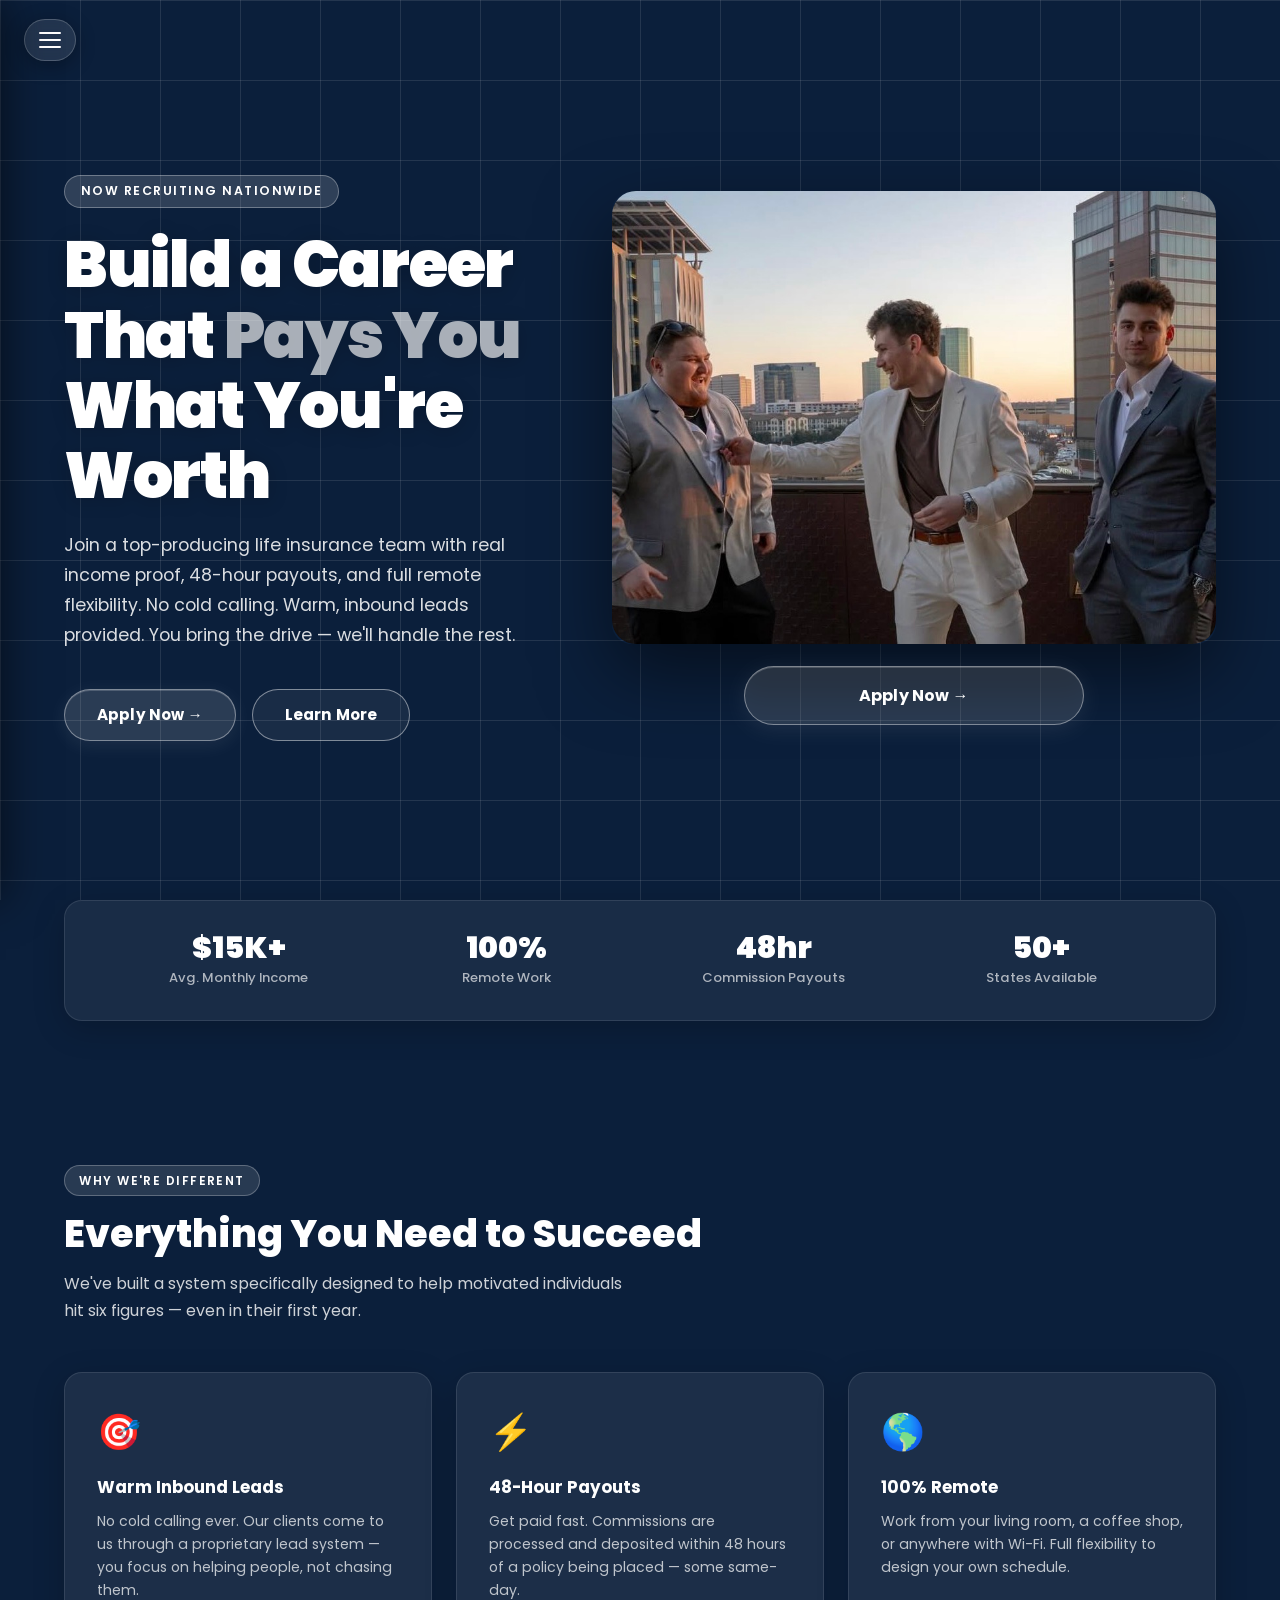
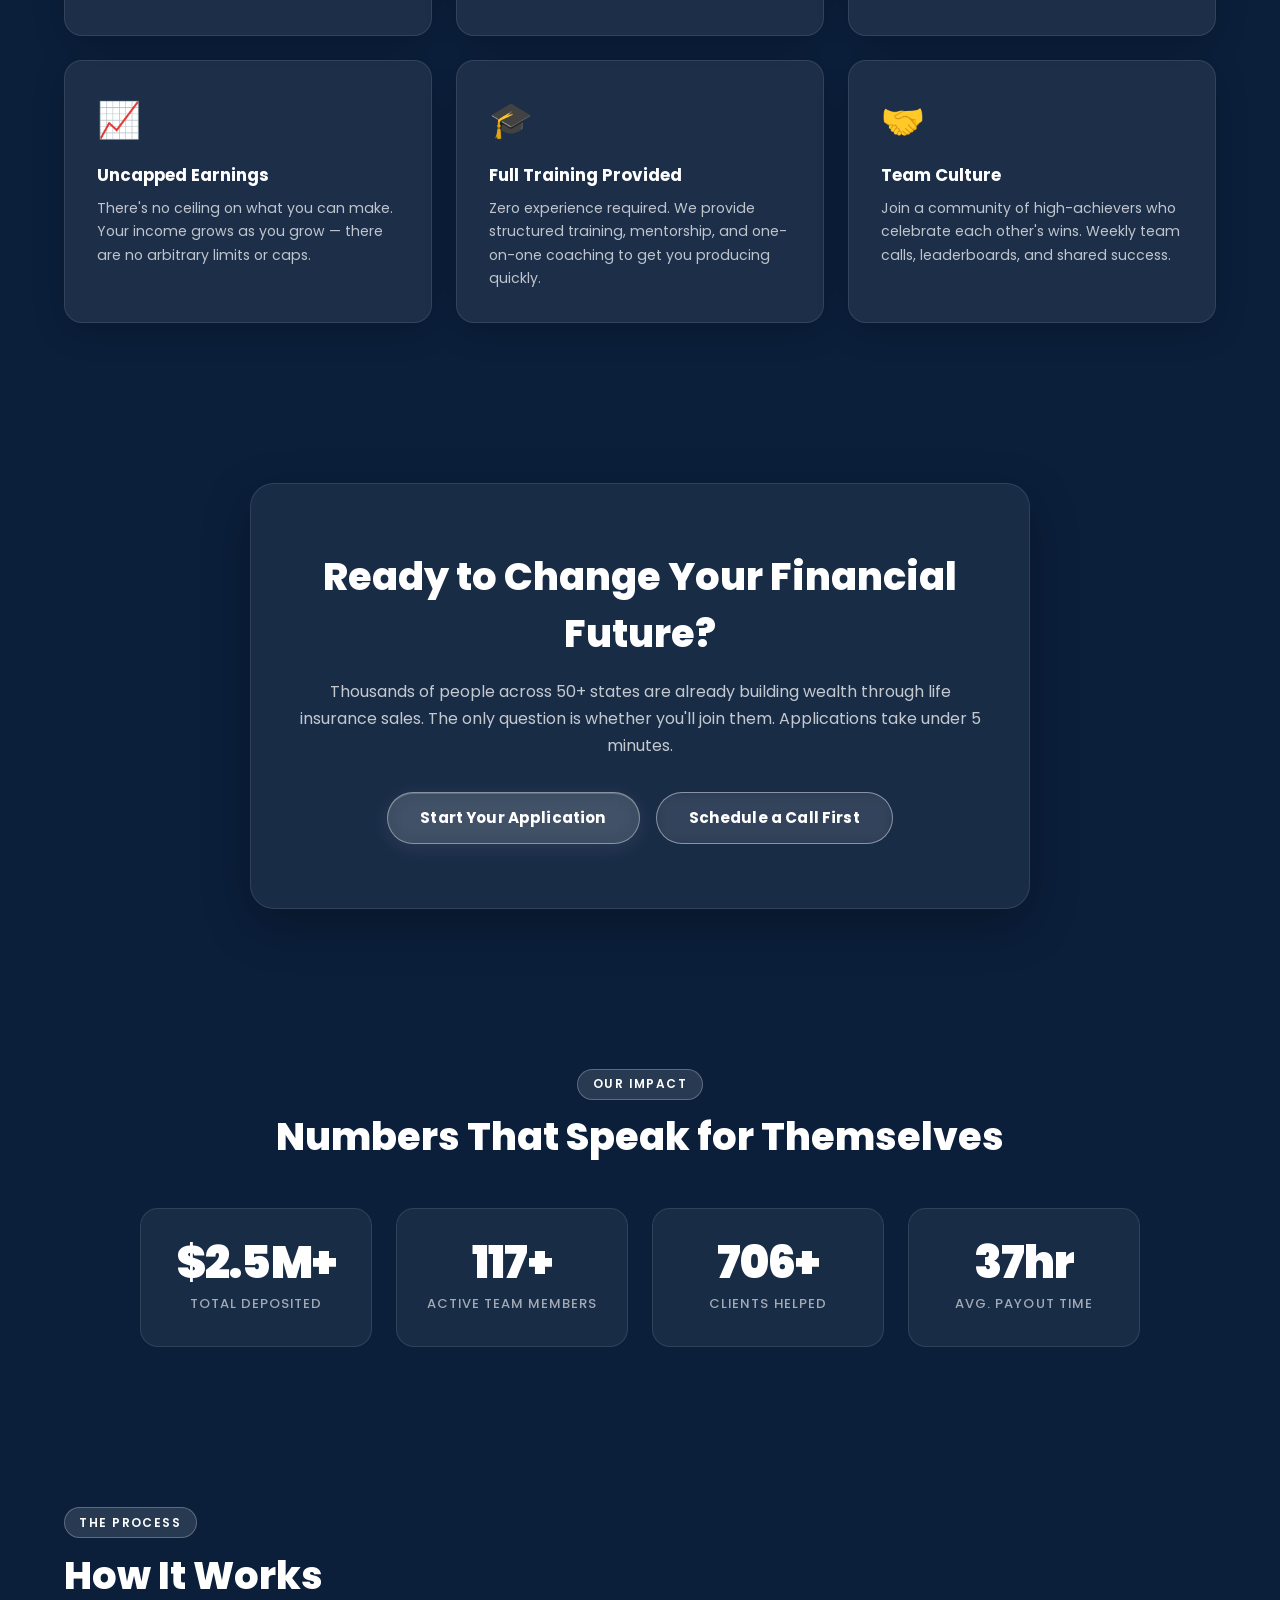
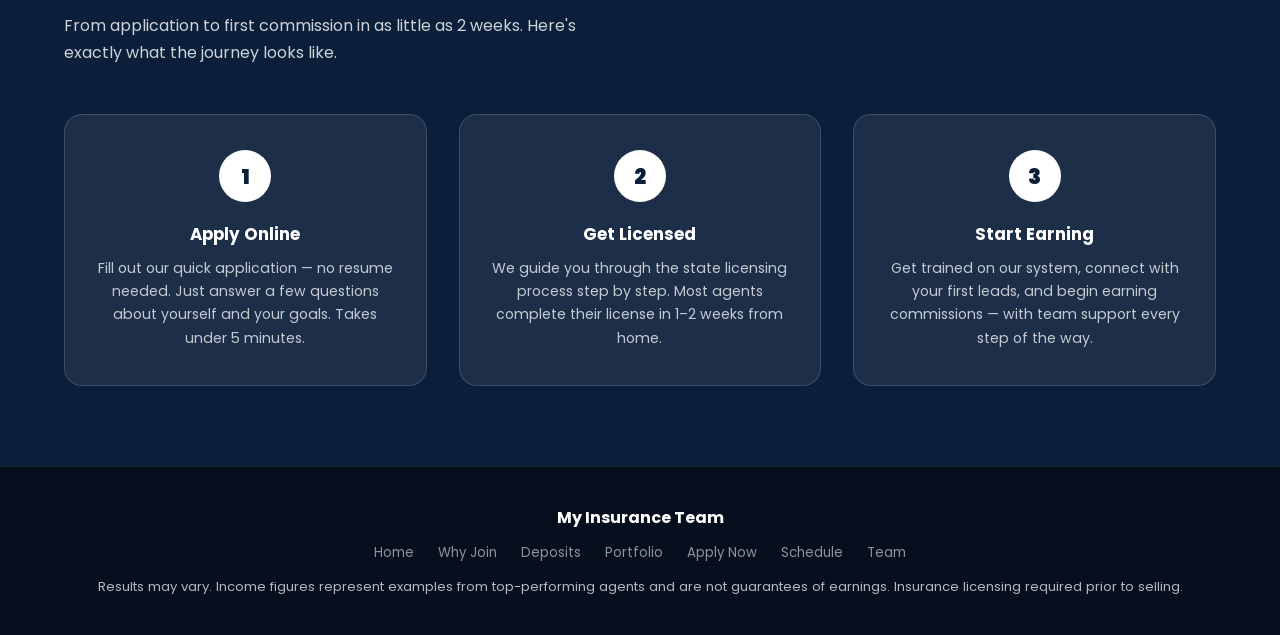
==== commit 93e14daa: "Add cache-busting version to stylesheet links across all pages Co-Authored-By: Claude Sonnet 4.6 <no" ====
--- a/index.html
+++ b/index.html
@@ -5,7 +5,7 @@
   <meta name="viewport" content="width=device-width, initial-scale=1.0" />
   <title>Join My Insurance Team | Build Your Future</title>
   <meta name="description" content="Join a top-producing life insurance team. 100% remote, industry-leading commissions, 48-hour payouts, and full training provided. Apply today." />
-  <link rel="stylesheet" href="styles.css" />
+  <link rel="stylesheet" href="styles.css?v=2" />
 </head>
 <body>
 
--- a/styles.css
+++ b/styles.css
@@ -18,15 +18,11 @@
 body {
   font-family: 'Poppins', sans-serif;
   background-color: #0B1F3B;
-  background-image: repeating-linear-gradient(
-    to right,
-    rgba(255,255,255,0.10) 0px,
-    rgba(255,255,255,0.10) 1px,
-    transparent 1px,
-    transparent 80px
-  );
+  background-image:
+    linear-gradient(rgba(255,255,255,0.10) 1px, transparent 1px),
+    linear-gradient(to right, rgba(255,255,255,0.10) 1px, transparent 1px);
+  background-size: 80px 80px;
   background-attachment: fixed;
-  background-size: 80px 100%;
   animation: grid-drift 28s linear infinite;
   color: #0d1b2a;
   min-height: 100vh;
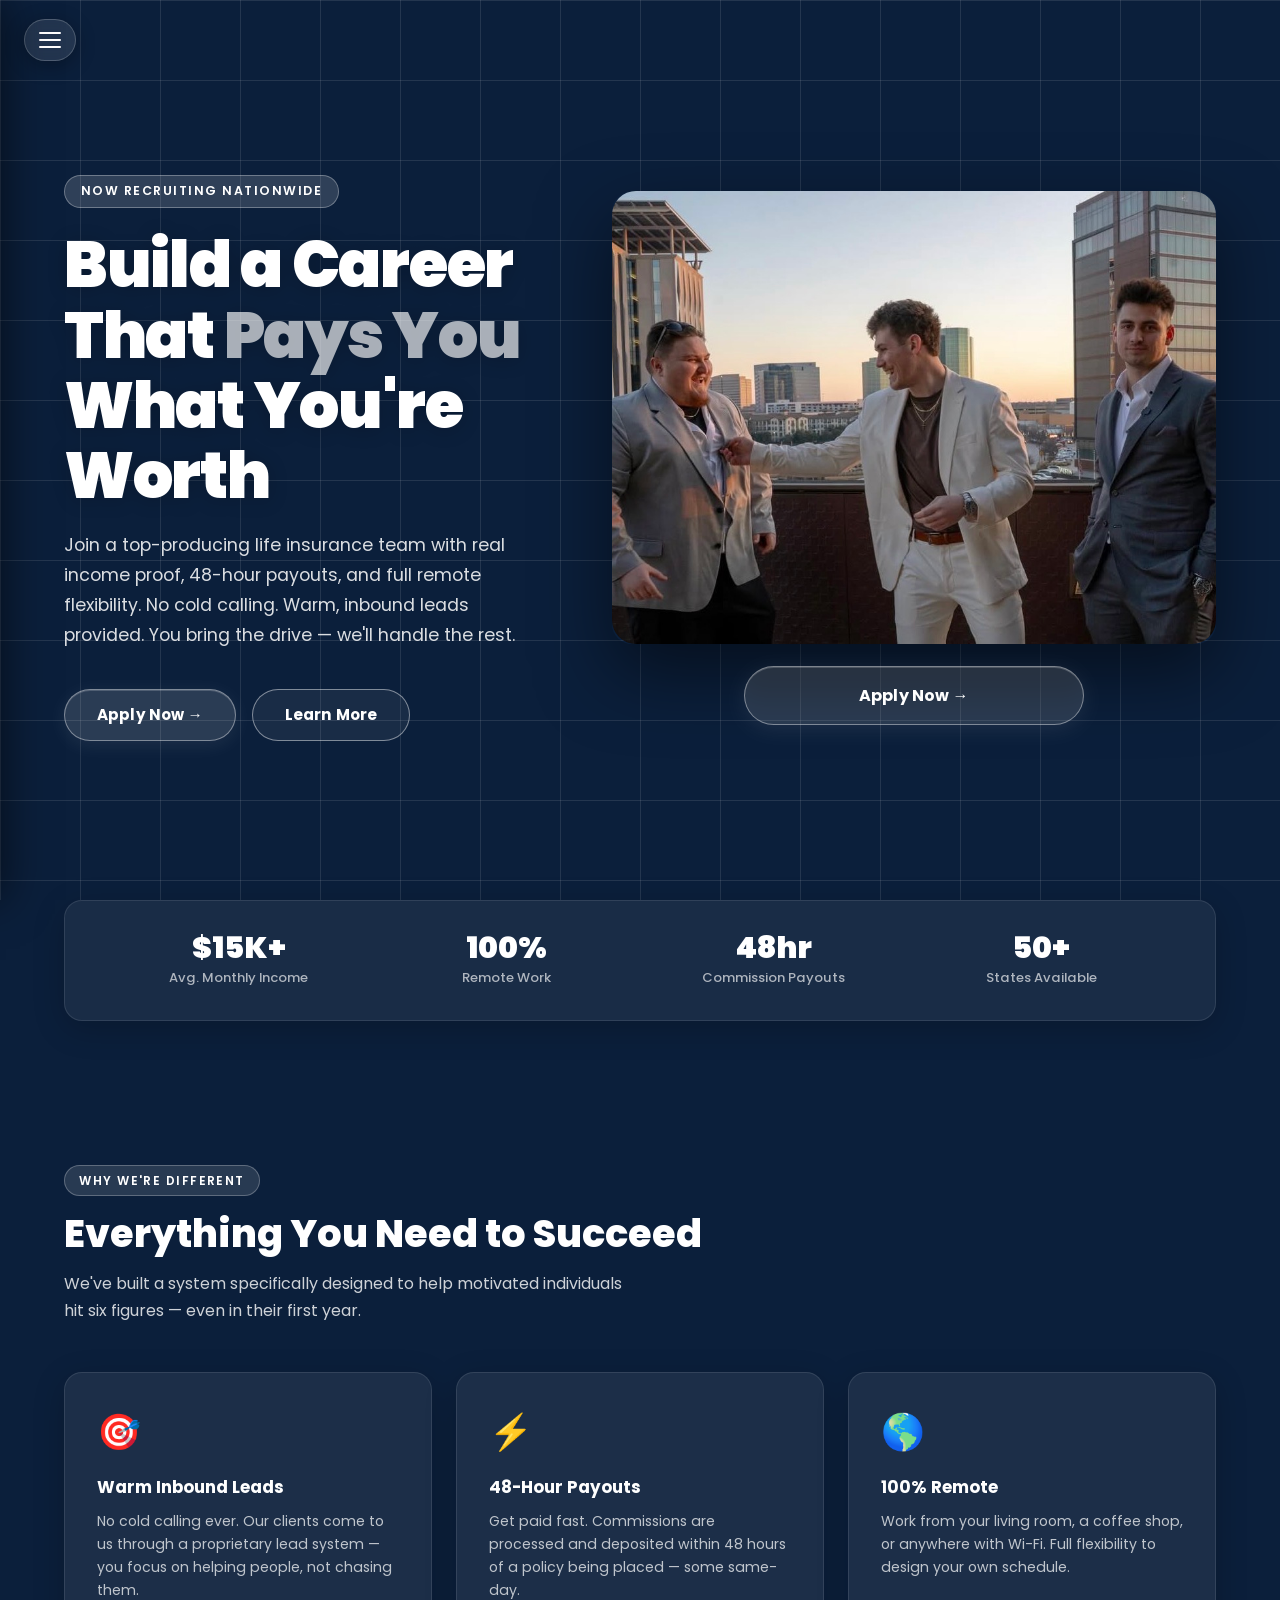
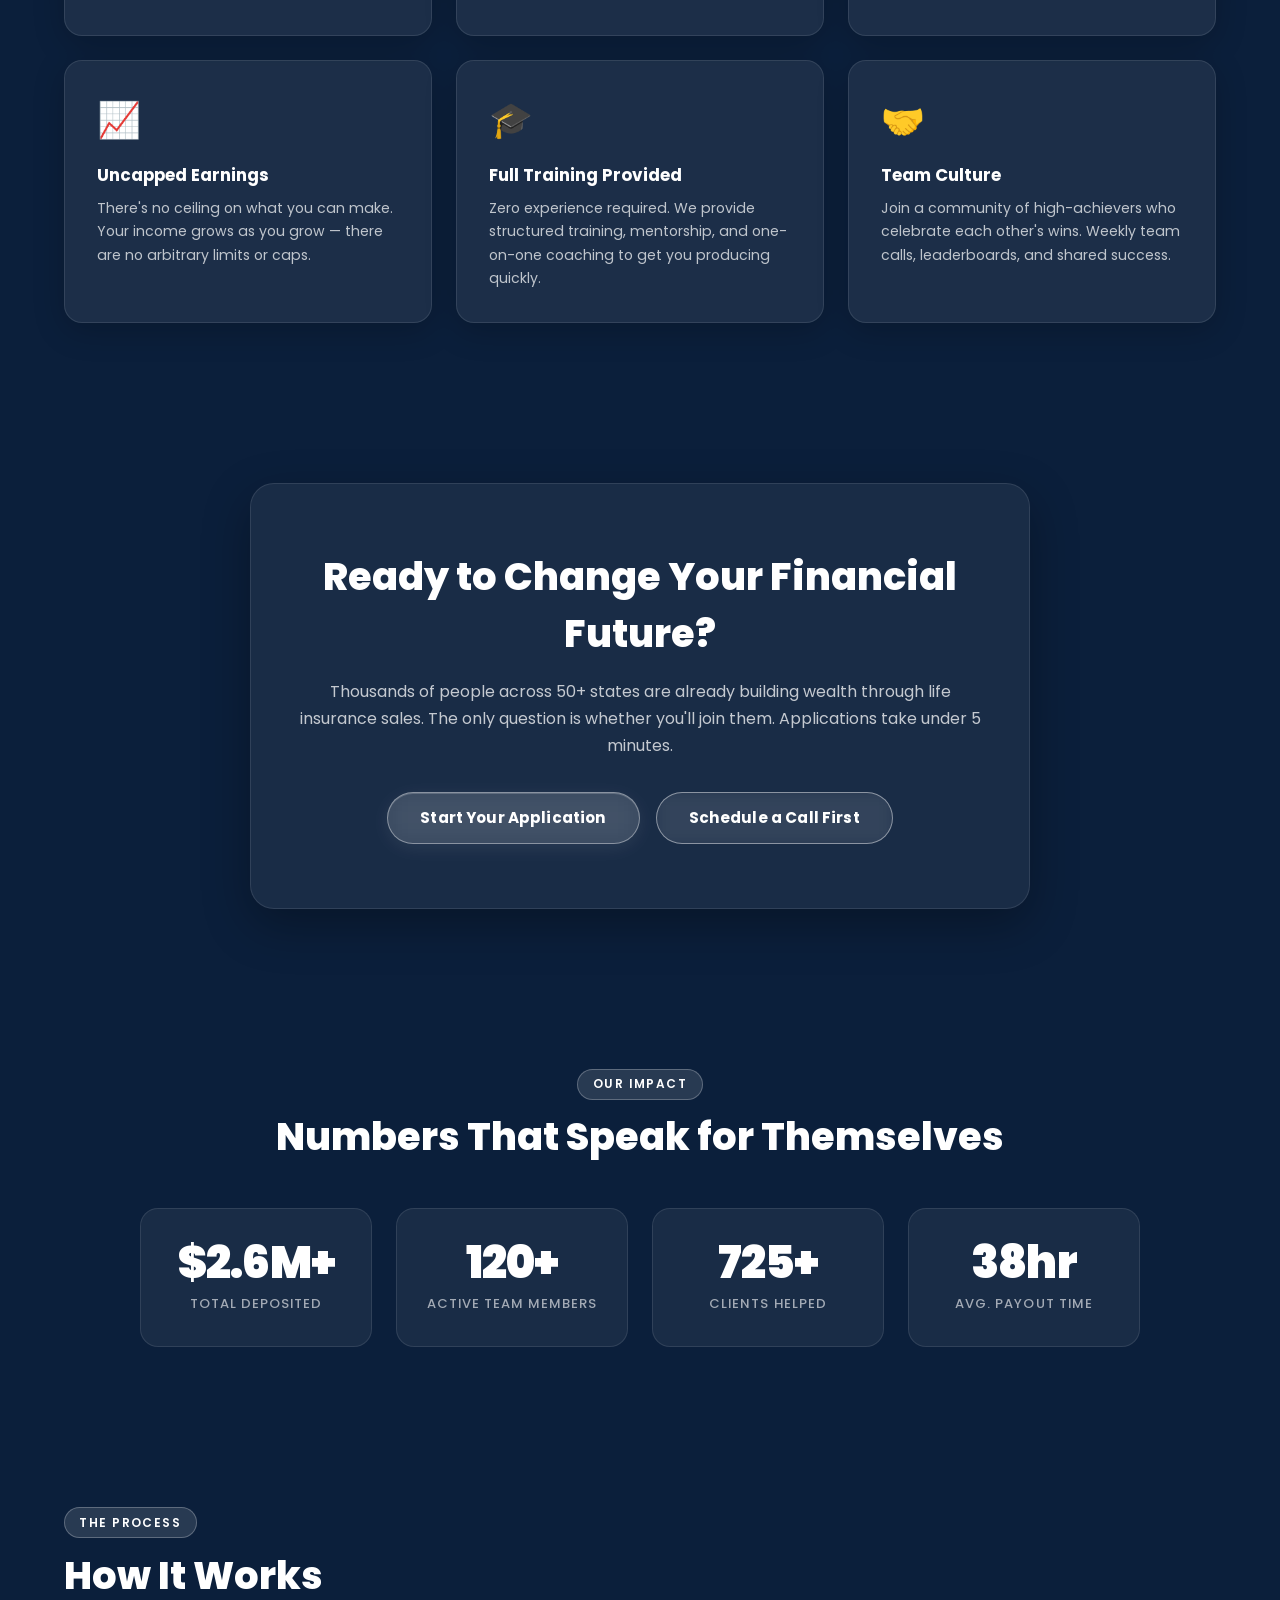
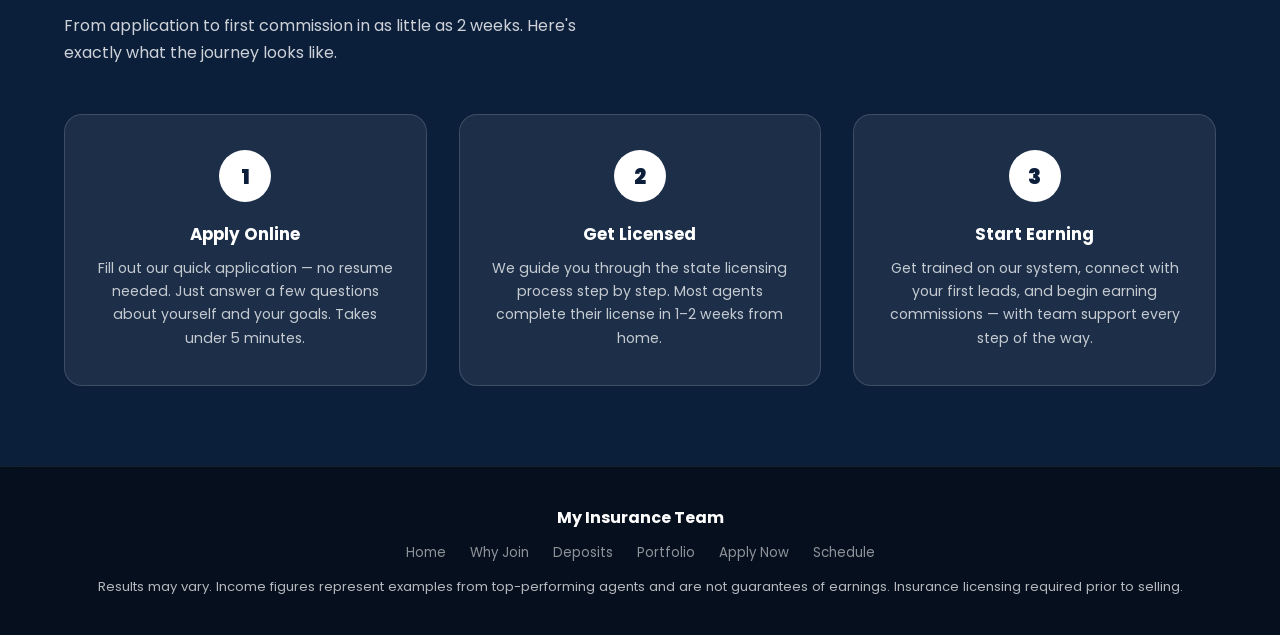
==== commit 72618ef7: "Remove My Team nav/footer links and speed up background animation Co-Authored-By: Claude Sonnet 4.6 " ====
--- a/index.html
+++ b/index.html
@@ -35,7 +35,6 @@
       <li class="nav-cta"><a href="apply.html">Apply Now</a></li>
       <li><a href="index.html"><span class="nav-icon">🏠</span> Home</a></li>
       <li><a href="deposits.html"><span class="nav-icon">💰</span> My Deposits</a></li>
-      <li><a href="team.html"><span class="nav-icon">👥</span> My Team</a></li>
       <li><a href="why-join.html"><span class="nav-icon">⭐</span> Why Join My Team</a></li>
       <li><a href="schedule.html"><span class="nav-icon">📅</span> Schedule a Meeting</a></li>
     </ul>
@@ -210,7 +209,6 @@
       <a href="portfolio.html">Portfolio</a>
       <a href="apply.html">Apply Now</a>
       <a href="schedule.html">Schedule</a>
-      <a href="team.html">Team</a>
     </nav>
     <p>Results may vary. Income figures represent examples from top-performing agents and are not guarantees of earnings. Insurance licensing required prior to selling.</p>
   </footer>
--- a/styles.css
+++ b/styles.css
@@ -23,7 +23,7 @@
     linear-gradient(to right, rgba(255,255,255,0.10) 1px, transparent 1px);
   background-size: 80px 80px;
   background-attachment: fixed;
-  animation: grid-drift 28s linear infinite;
+  animation: grid-drift 10s linear infinite;
   color: #0d1b2a;
   min-height: 100vh;
   overflow-x: hidden;
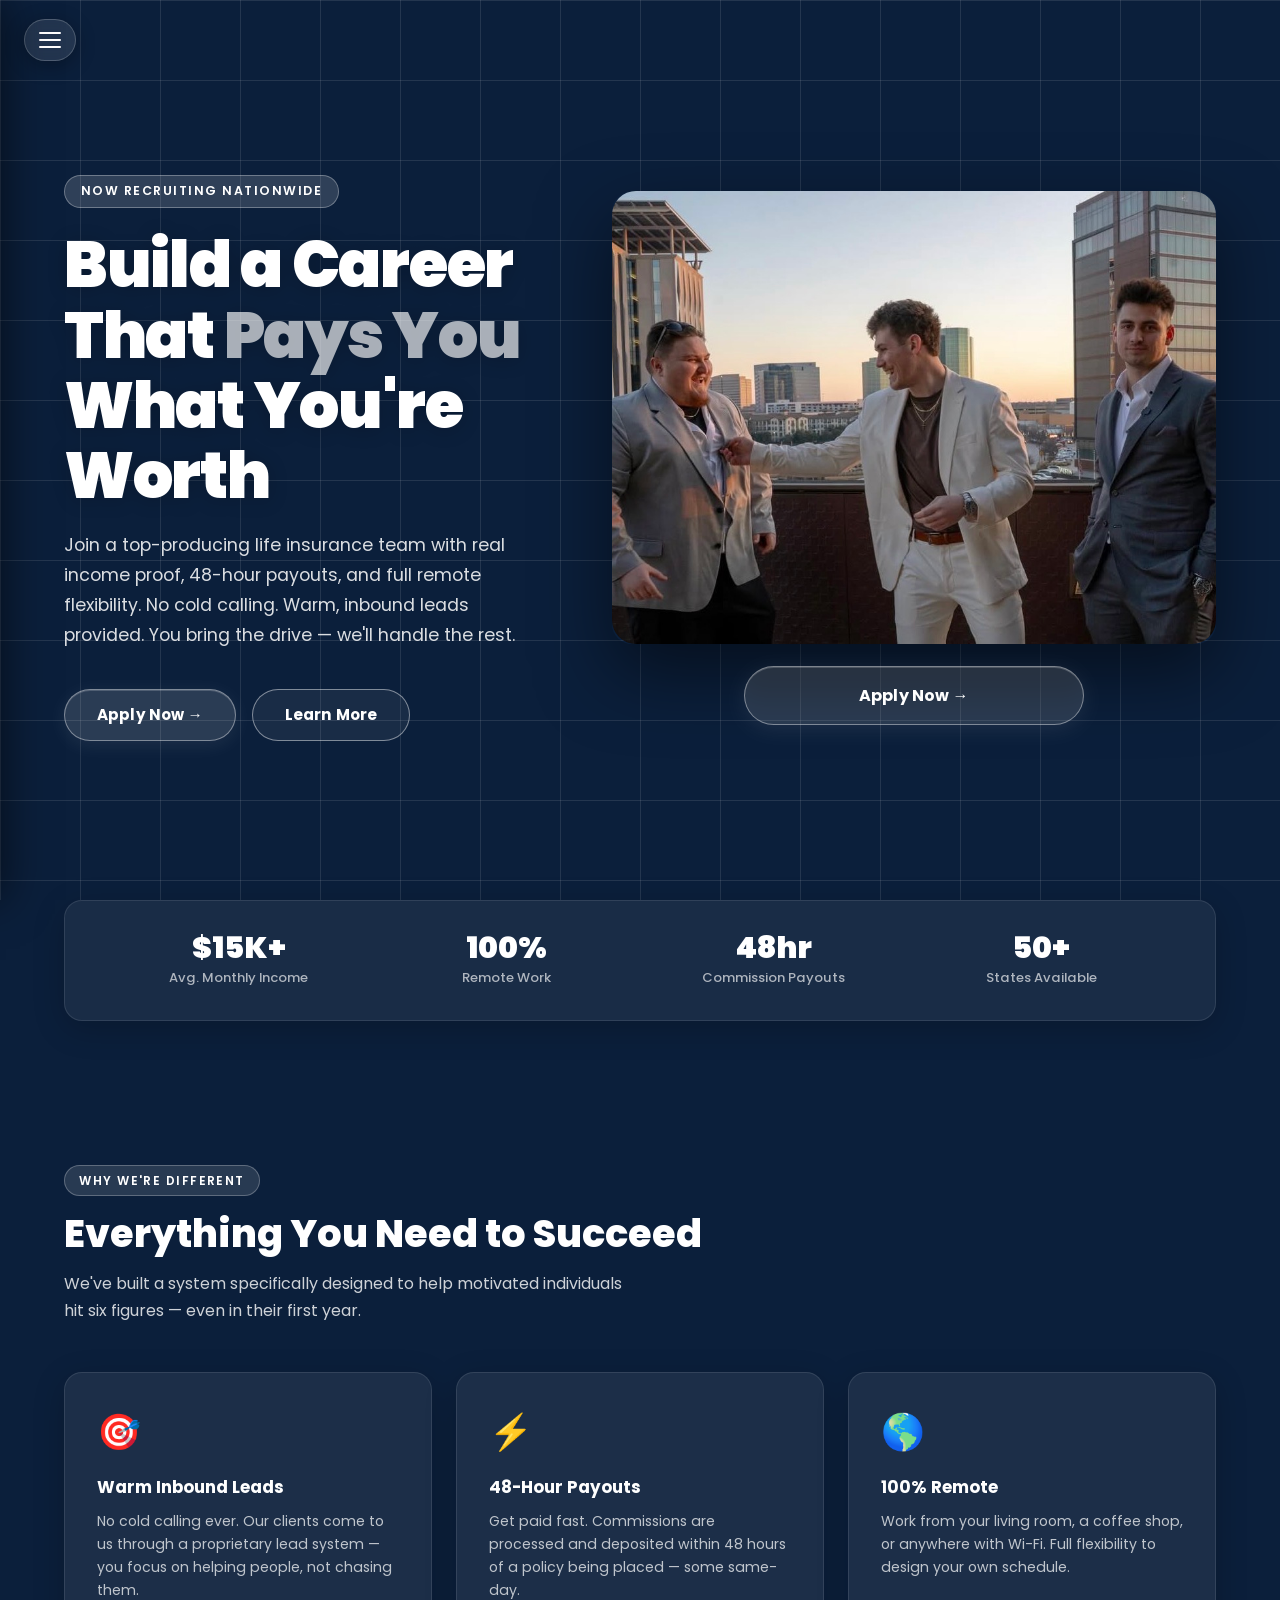
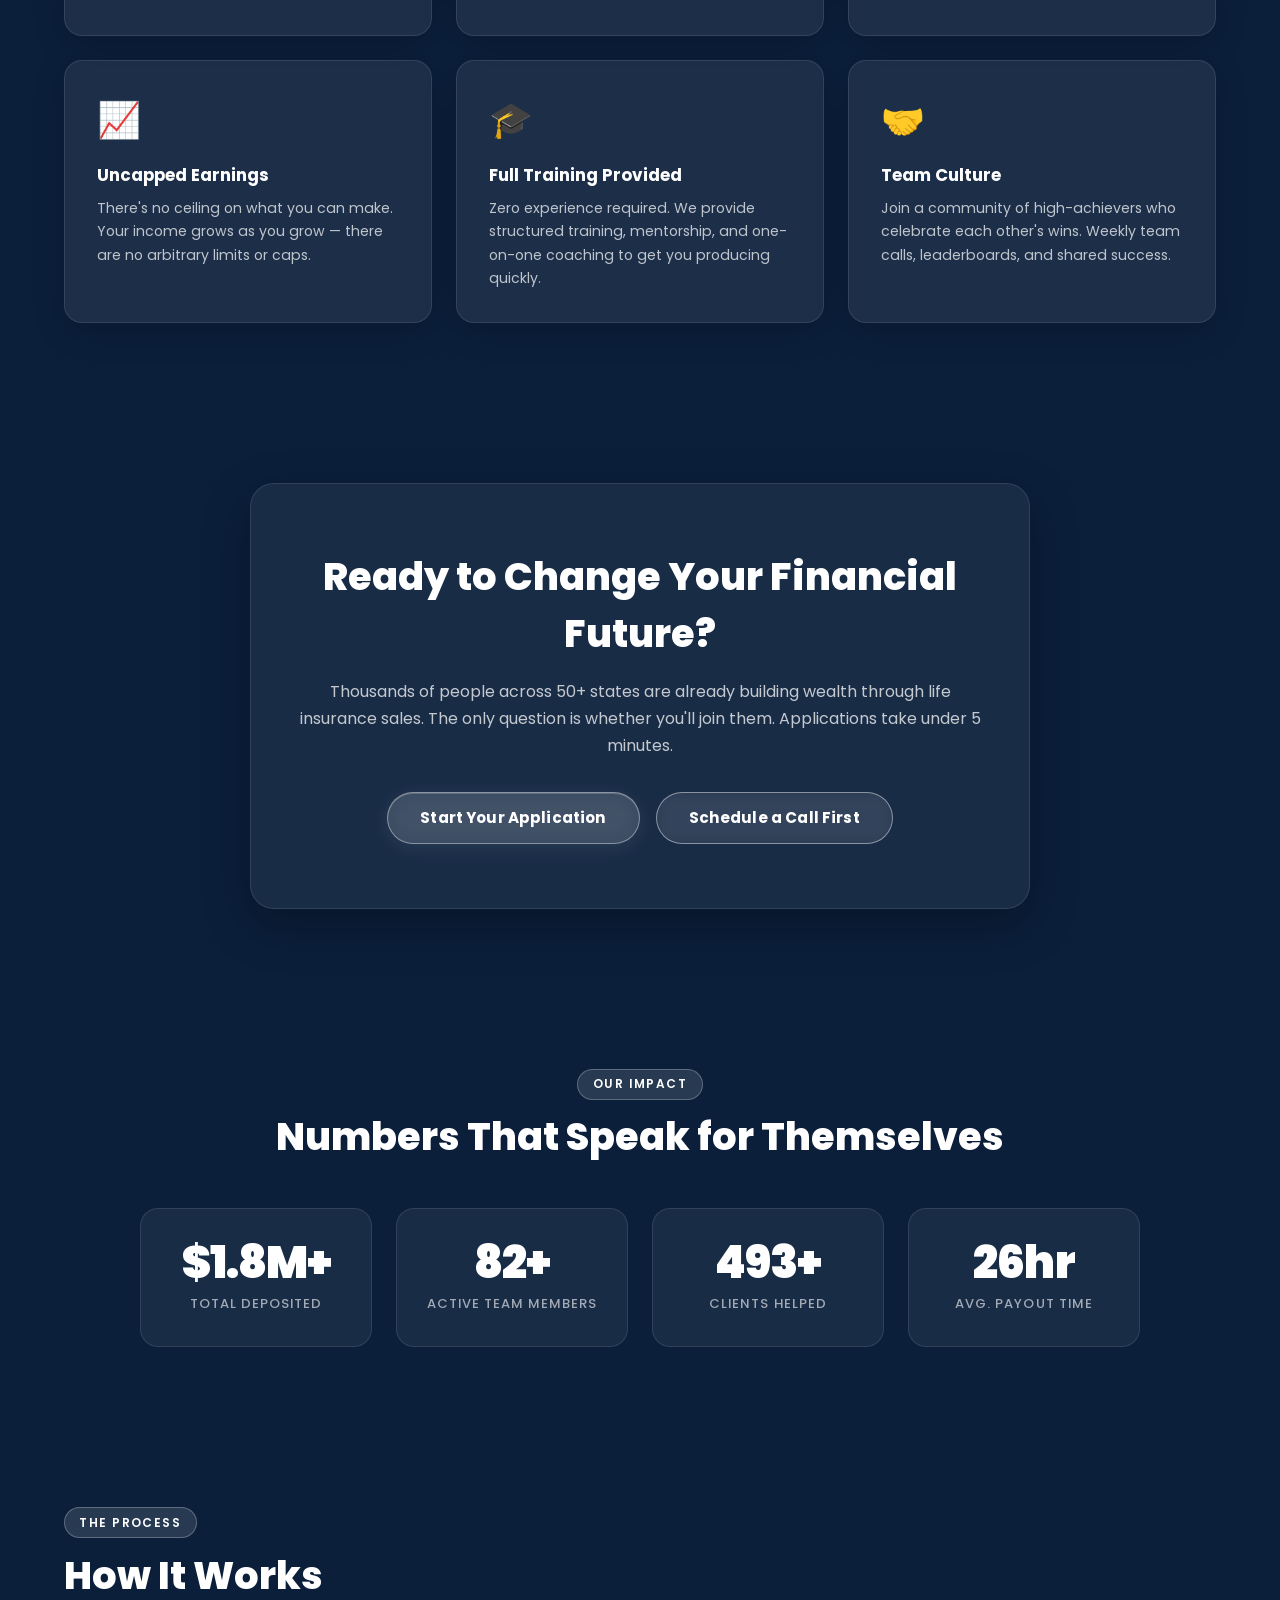
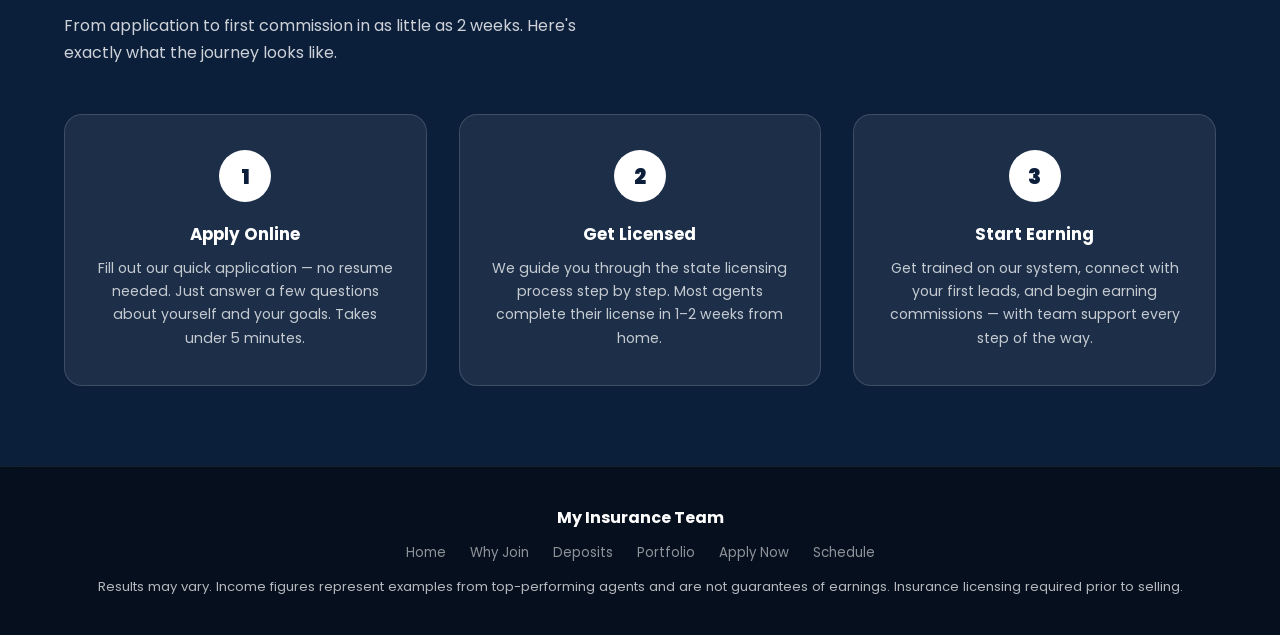
==== commit 89d4eb44: "Bump CSS cache buster to v3 to force browser reload Co-Authored-By: Claude Sonnet 4.6 <noreply@anthr" ====
--- a/index.html
+++ b/index.html
@@ -5,7 +5,7 @@
   <meta name="viewport" content="width=device-width, initial-scale=1.0" />
   <title>Join My Insurance Team | Build Your Future</title>
   <meta name="description" content="Join a top-producing life insurance team. 100% remote, industry-leading commissions, 48-hour payouts, and full training provided. Apply today." />
-  <link rel="stylesheet" href="styles.css?v=2" />
+  <link rel="stylesheet" href="styles.css?v=3" />
 </head>
 <body>
 
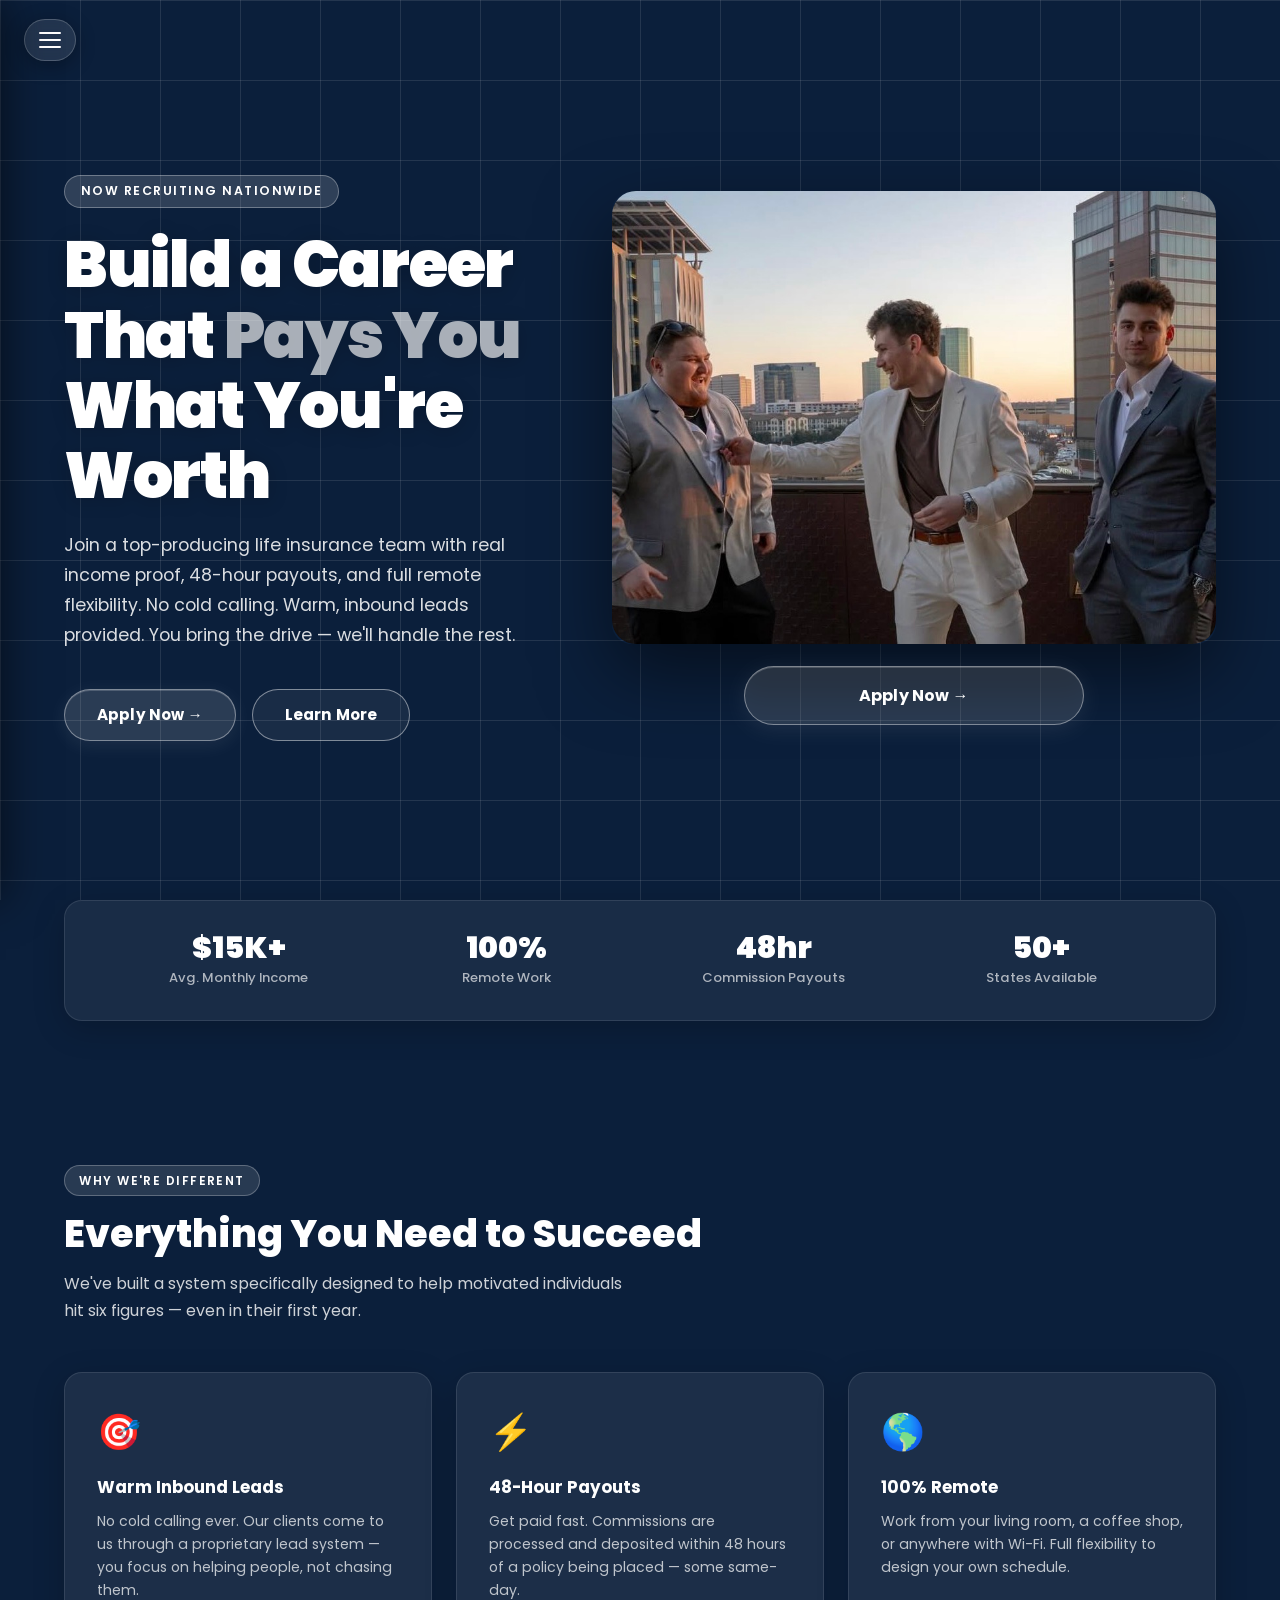
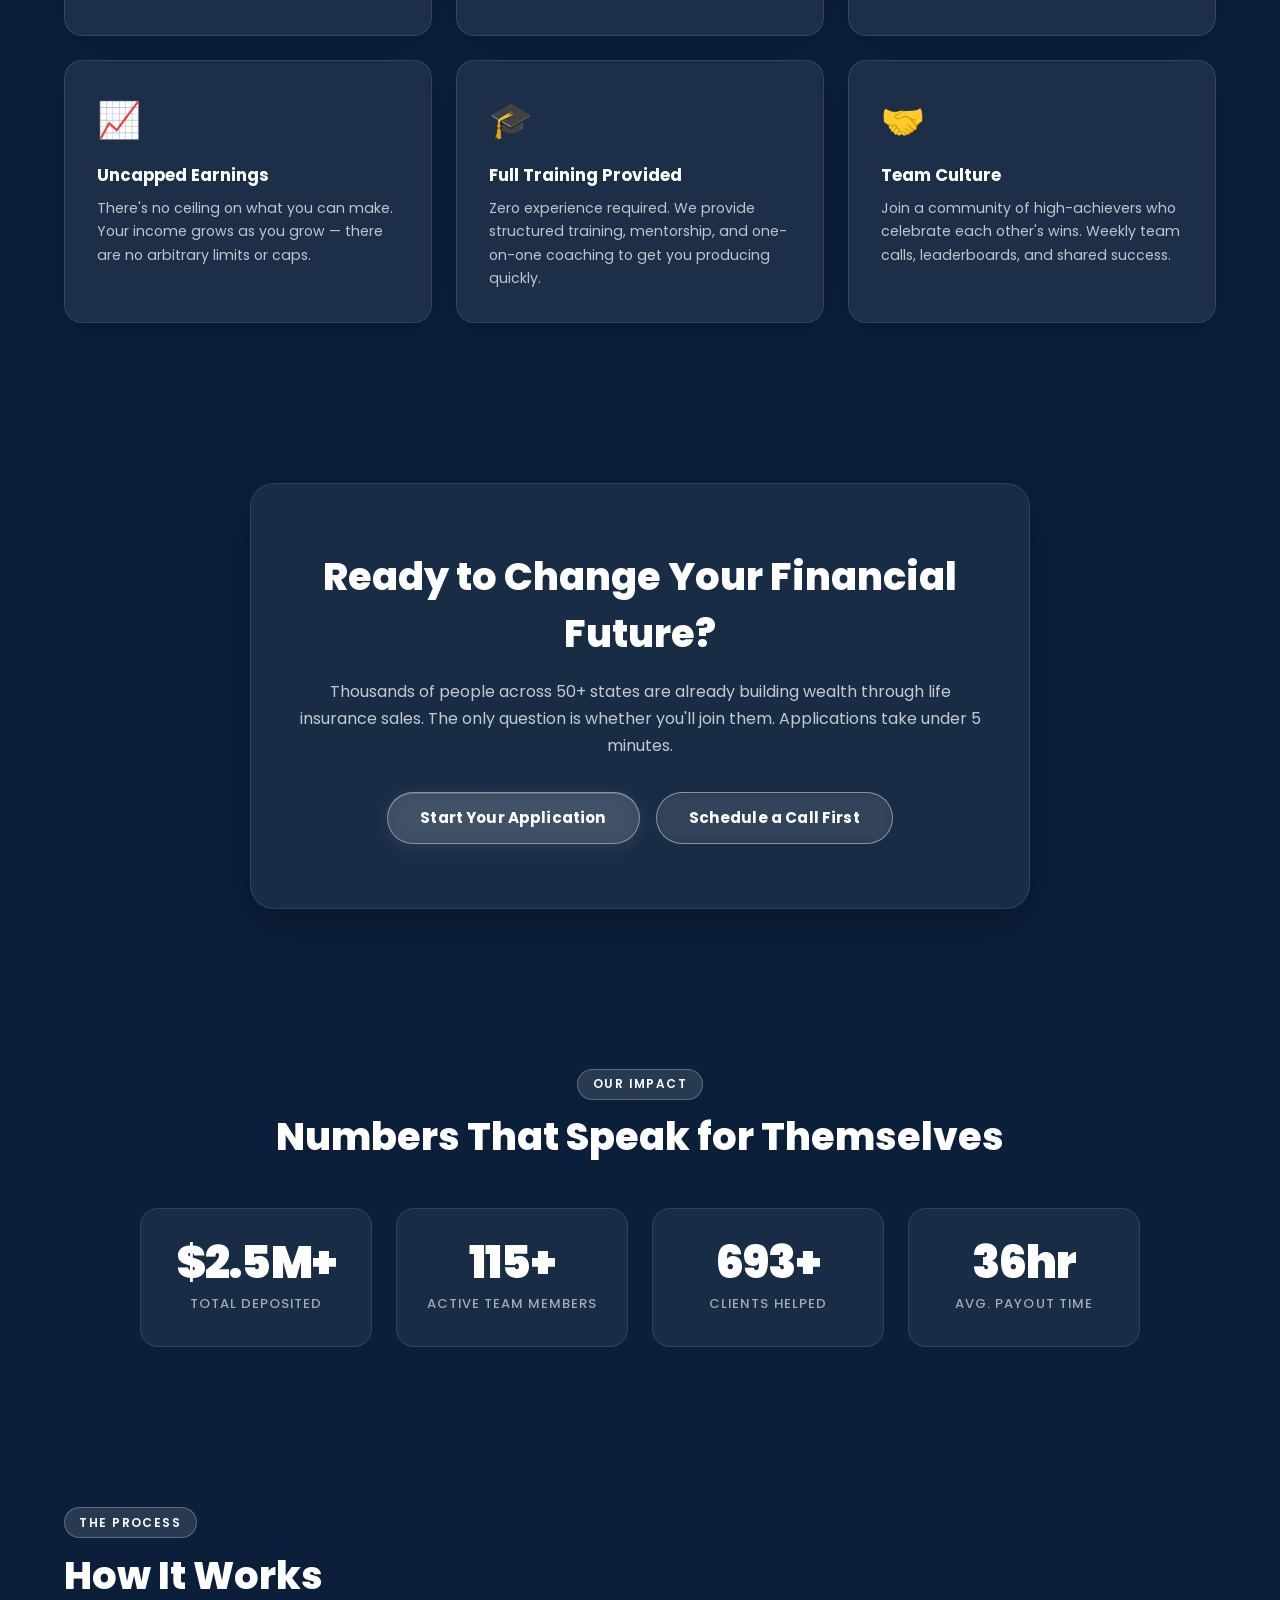
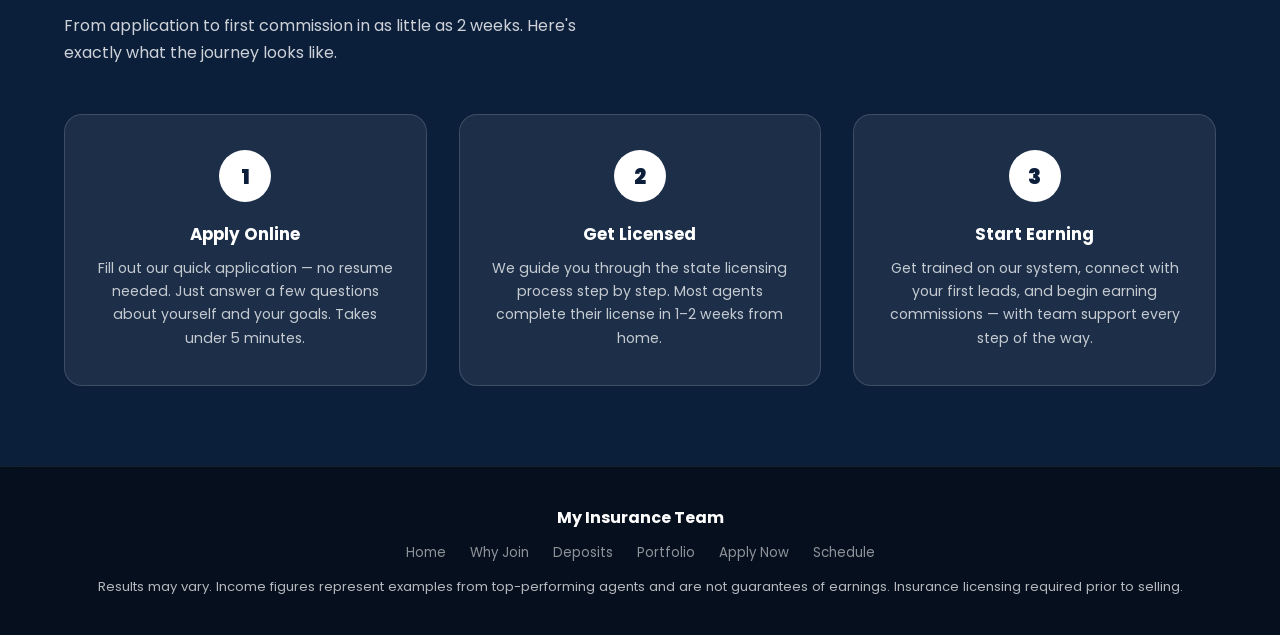
==== commit 72eadd1c: "Fix radio buttons hidden by appearance:none, bump cache to v4 Co-Authored-By: Claude Sonnet 4.6 <nor" ====
--- a/index.html
+++ b/index.html
@@ -5,7 +5,7 @@
   <meta name="viewport" content="width=device-width, initial-scale=1.0" />
   <title>Join My Insurance Team | Build Your Future</title>
   <meta name="description" content="Join a top-producing life insurance team. 100% remote, industry-leading commissions, 48-hour payouts, and full training provided. Apply today." />
-  <link rel="stylesheet" href="styles.css?v=3" />
+  <link rel="stylesheet" href="styles.css?v=4" />
 </head>
 <body>
 
--- a/styles.css
+++ b/styles.css
@@ -722,7 +722,7 @@
   margin-bottom: 0.5rem;
 }
 
-.form-group input,
+.form-group input:not([type="radio"]),
 .form-group select,
 .form-group textarea {
   width: 100%;
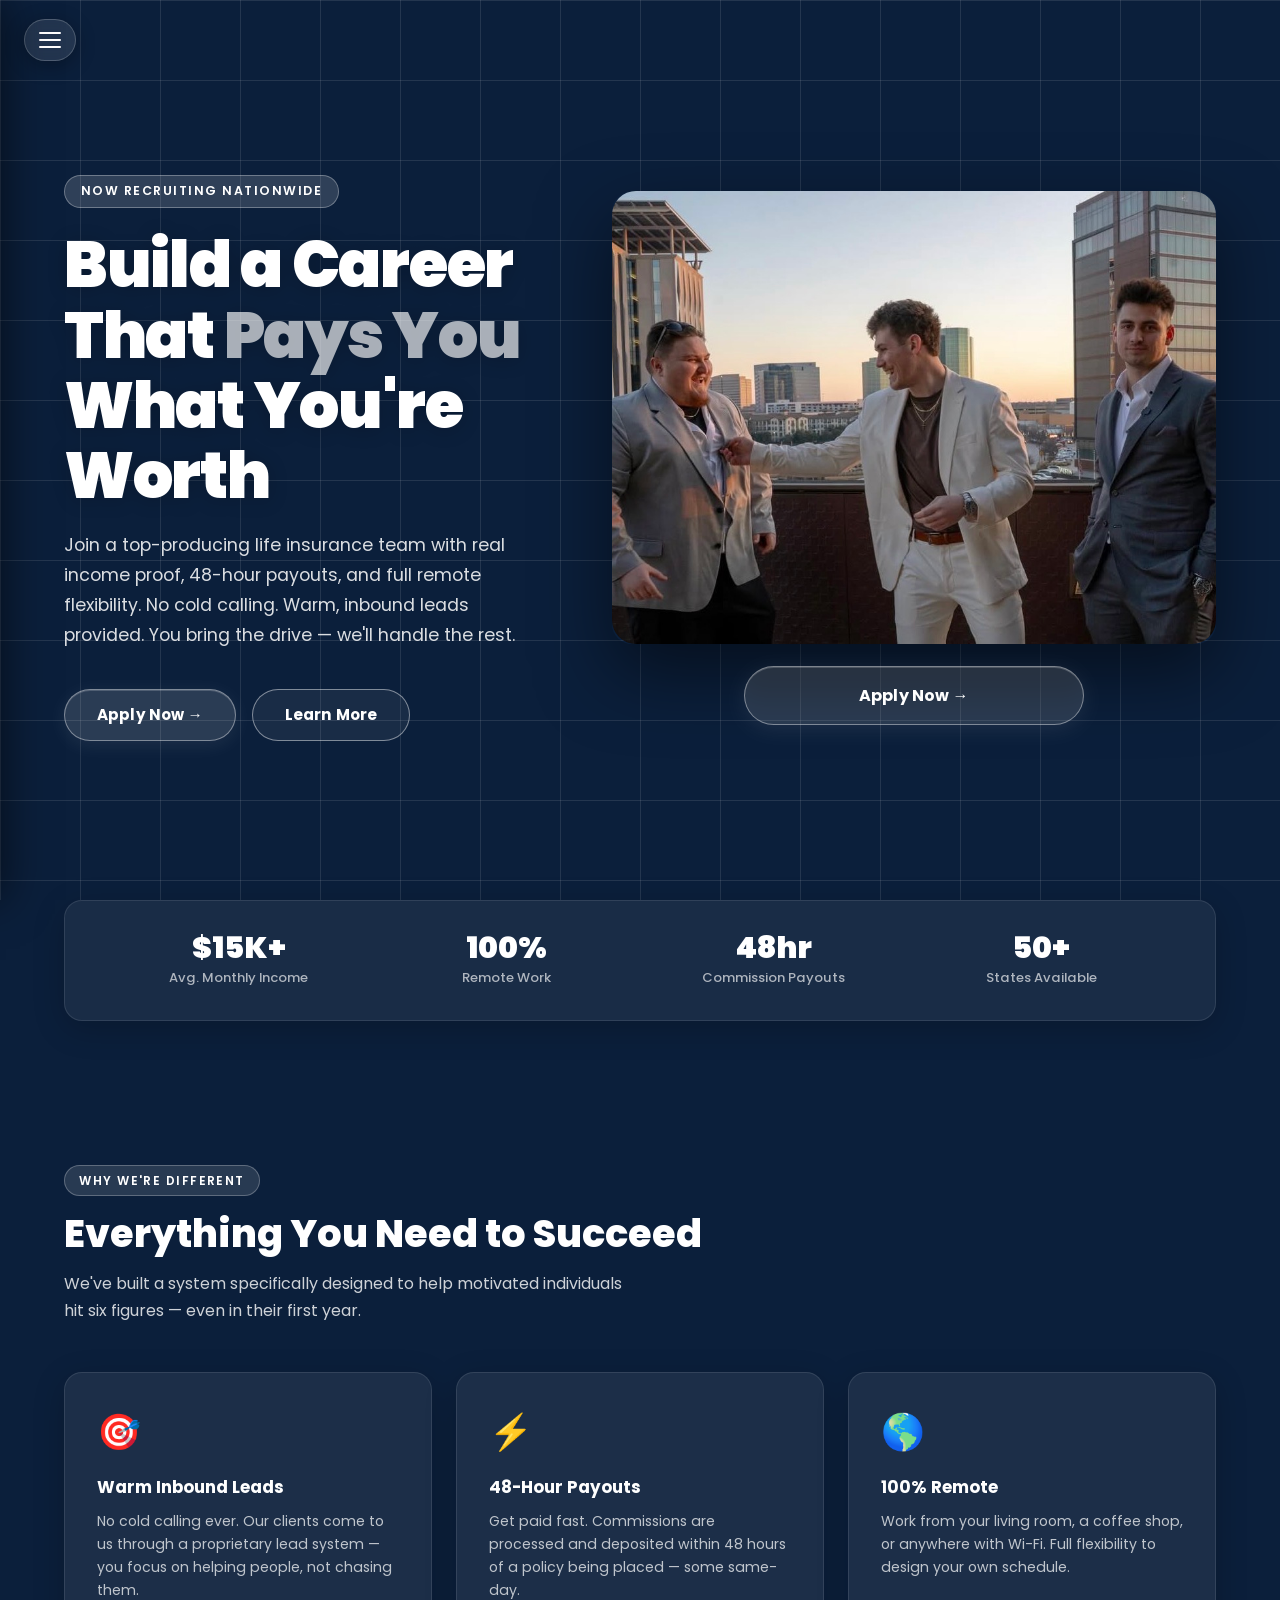
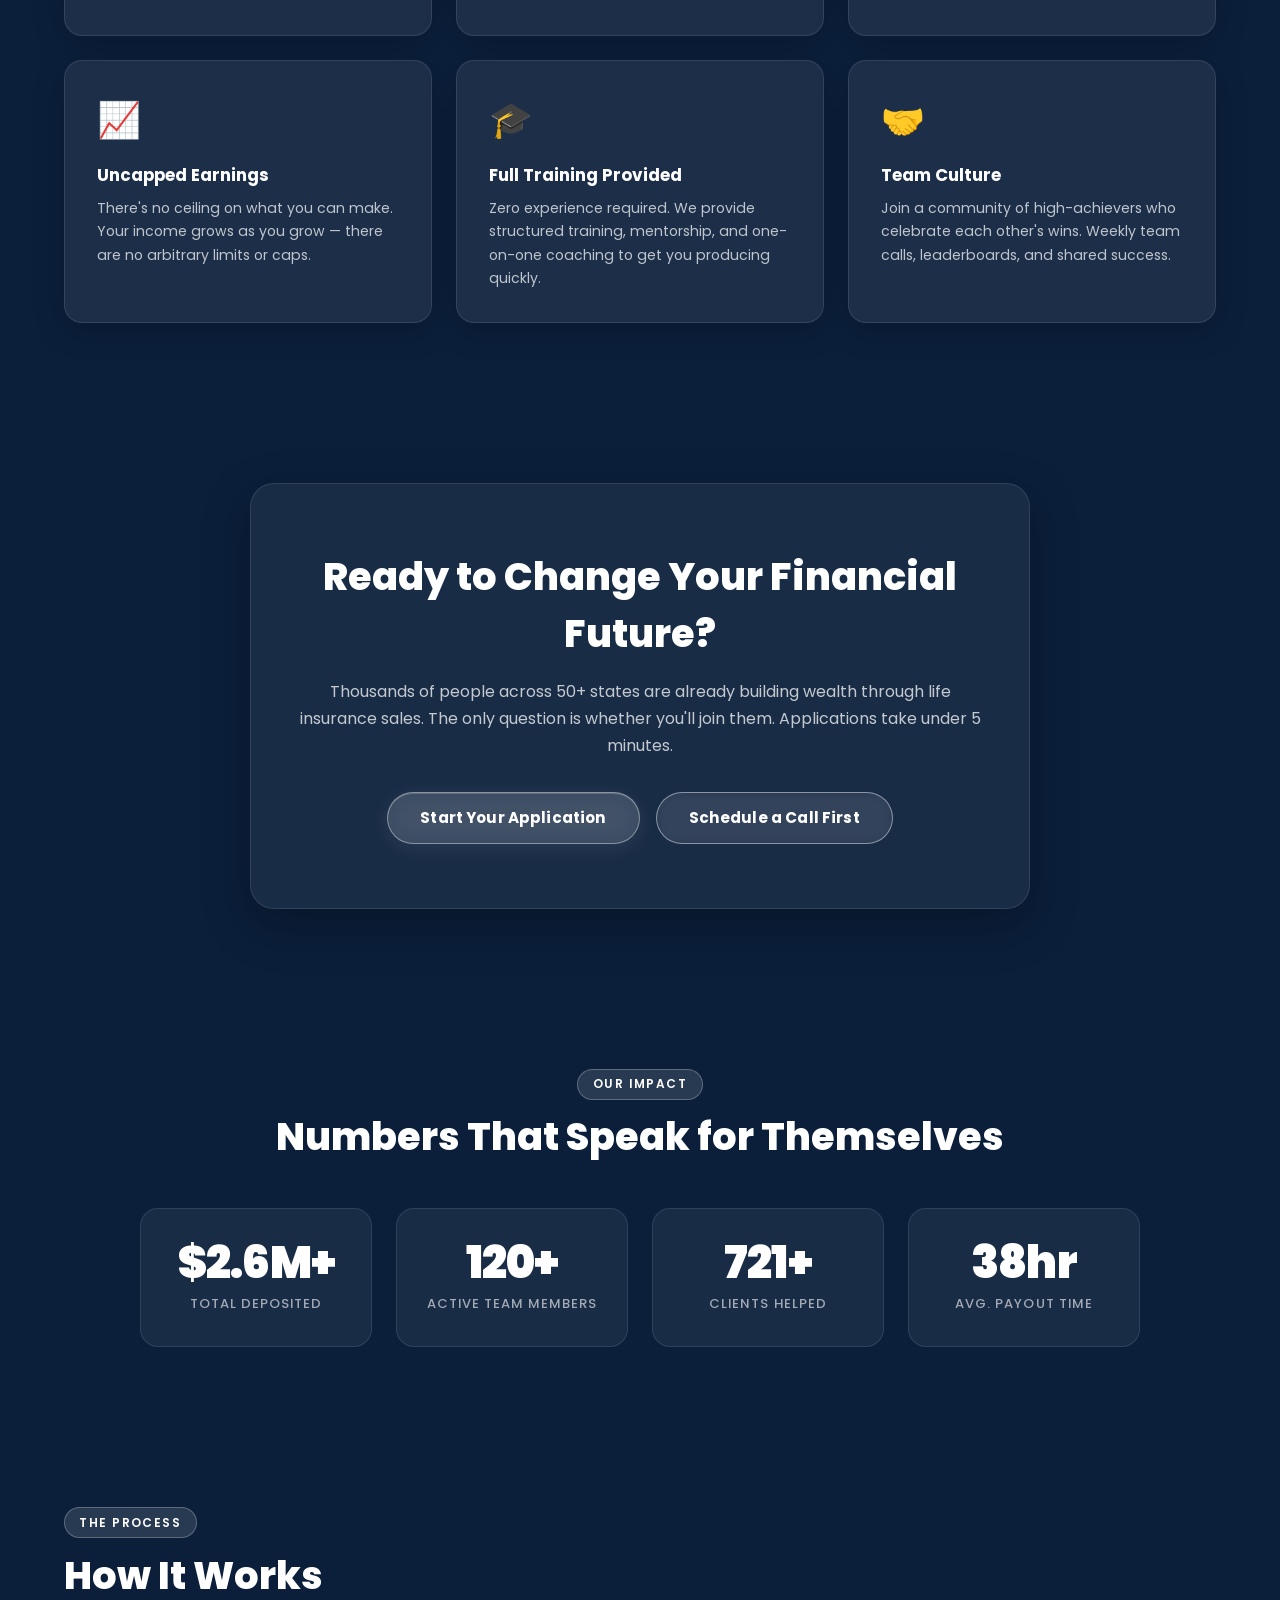
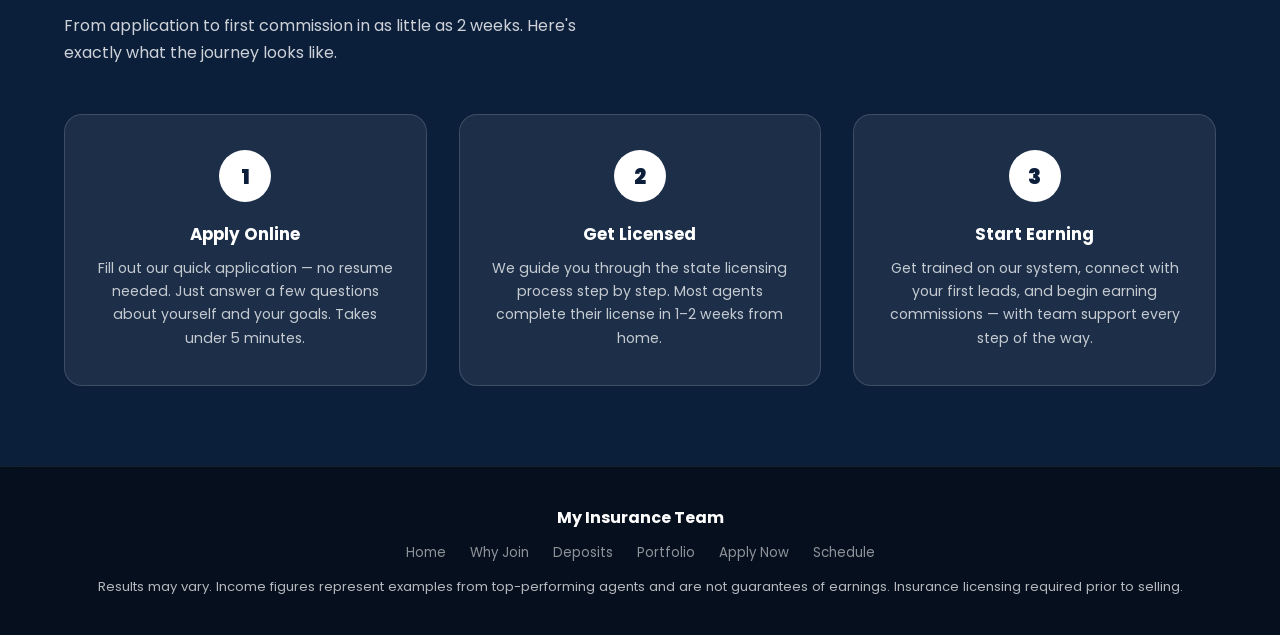
==== commit 6ce2ffbb: "Bump all pages to CSS v7 to force cache refresh Co-Authored-By: Claude Sonnet 4.6 <noreply@anthropic" ====
--- a/index.html
+++ b/index.html
@@ -5,7 +5,7 @@
   <meta name="viewport" content="width=device-width, initial-scale=1.0" />
   <title>Join My Insurance Team | Build Your Future</title>
   <meta name="description" content="Join a top-producing life insurance team. 100% remote, industry-leading commissions, 48-hour payouts, and full training provided. Apply today." />
-  <link rel="stylesheet" href="styles.css?v=4" />
+  <link rel="stylesheet" href="styles.css?v=7" />
 </head>
 <body>
 
--- a/styles.css
+++ b/styles.css
@@ -760,6 +760,38 @@
   min-height: 110px;
 }
 
+.btn-select-group {
+  display: flex;
+  flex-direction: column;
+  gap: 0.6rem;
+}
+
+.btn-select {
+  width: 100%;
+  padding: 0.75rem 1.1rem;
+  background: rgba(255,255,255,0.07);
+  border: 1.5px solid rgba(255,255,255,0.2);
+  border-radius: 12px;
+  color: rgba(255,255,255,0.85);
+  font-family: 'Poppins', sans-serif;
+  font-size: 0.93rem;
+  text-align: left;
+  cursor: pointer;
+  transition: background 0.2s, border-color 0.2s;
+}
+
+.btn-select:hover {
+  background: rgba(255,255,255,0.13);
+  border-color: rgba(255,255,255,0.5);
+}
+
+.btn-select.selected {
+  background: rgba(255,255,255,0.2);
+  border-color: #fff;
+  color: #fff;
+  font-weight: 600;
+}
+
 .radio-group {
   display: flex;
   flex-direction: column;
@@ -828,6 +860,53 @@
   margin-bottom: 0.5rem;
 }
 
+/* ── Why Join Hero ── */
+.team-photo-hero {
+  display: flex;
+  flex-direction: column;
+  align-items: center;
+  text-align: center;
+  padding: 6rem 5% 2rem;
+  max-width: 900px;
+  margin: 0 auto;
+  gap: 1.5rem;
+}
+
+.team-photo-img-wrap {
+  width: 100%;
+  border-radius: 20px;
+  overflow: hidden;
+  box-shadow: 0 32px 80px rgba(0,0,0,0.5);
+}
+
+.team-photo-img {
+  width: 100%;
+  display: block;
+  object-fit: cover;
+}
+
+.team-photo-title {
+  font-size: clamp(2.8rem, 5vw, 4.5rem);
+  font-weight: 900;
+  color: #fff;
+  line-height: 1.05;
+  letter-spacing: -0.02em;
+  margin: 0;
+}
+
+.team-photo-title em {
+  font-style: normal;
+  color: rgba(255,255,255,0.6);
+}
+
+.team-photo-sub {
+  font-size: 1rem;
+  color: rgba(255,255,255,0.8);
+  line-height: 1.7;
+  max-width: 620px;
+  text-align: center;
+}
+
 /* ── Why Join ── */
 .benefits-list {
   display: grid;
@@ -951,6 +1030,22 @@
   padding: 0.3rem 0.8rem;
   border-radius: 20px;
   margin-top: 0.8rem;
+}
+
+.carousel-deposit-img-card {
+  flex-shrink: 0;
+  width: 420px;
+  border-radius: 16px;
+  overflow: hidden;
+  box-shadow: 0 8px 32px rgba(0,0,0,0.35);
+  border: 1px solid rgba(255,255,255,0.12);
+  background: #fff;
+}
+
+.carousel-deposit-img-card img {
+  width: 100%;
+  display: block;
+  object-fit: cover;
 }
 
 .carousel-cta {
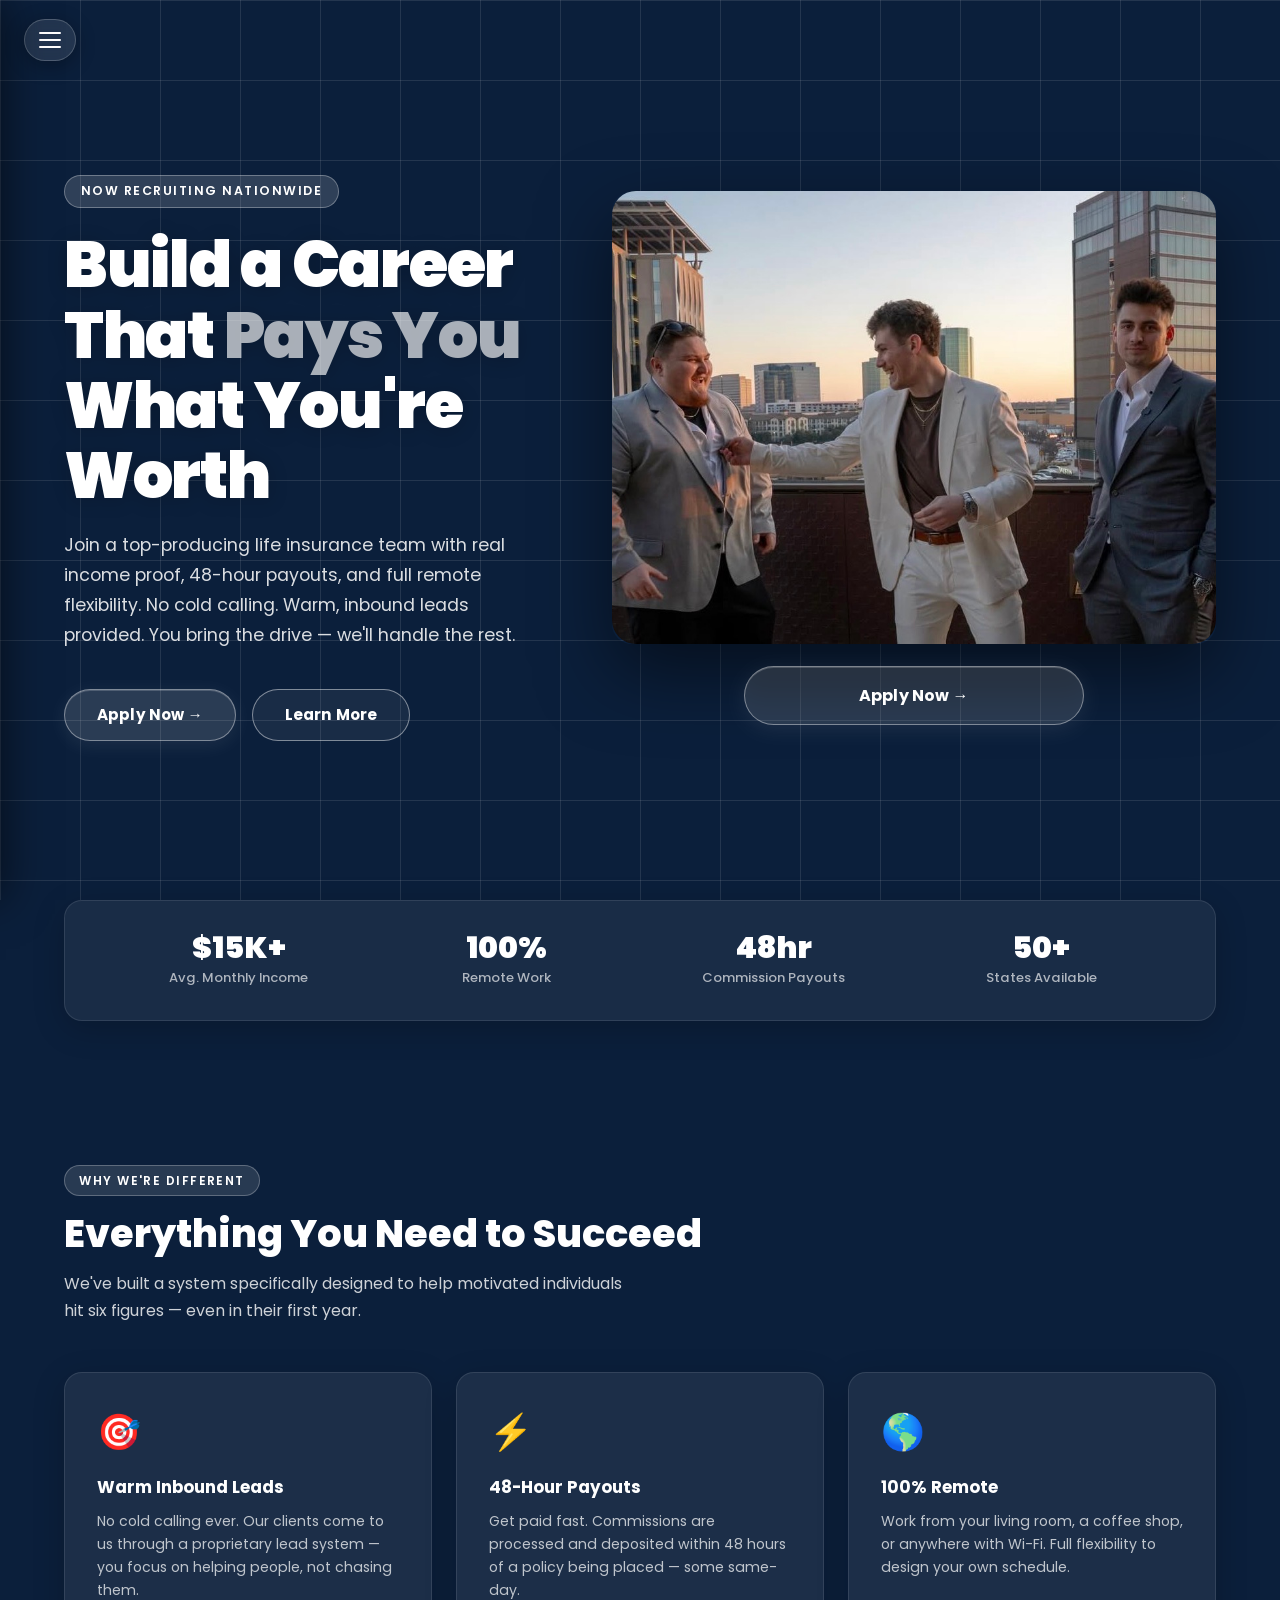
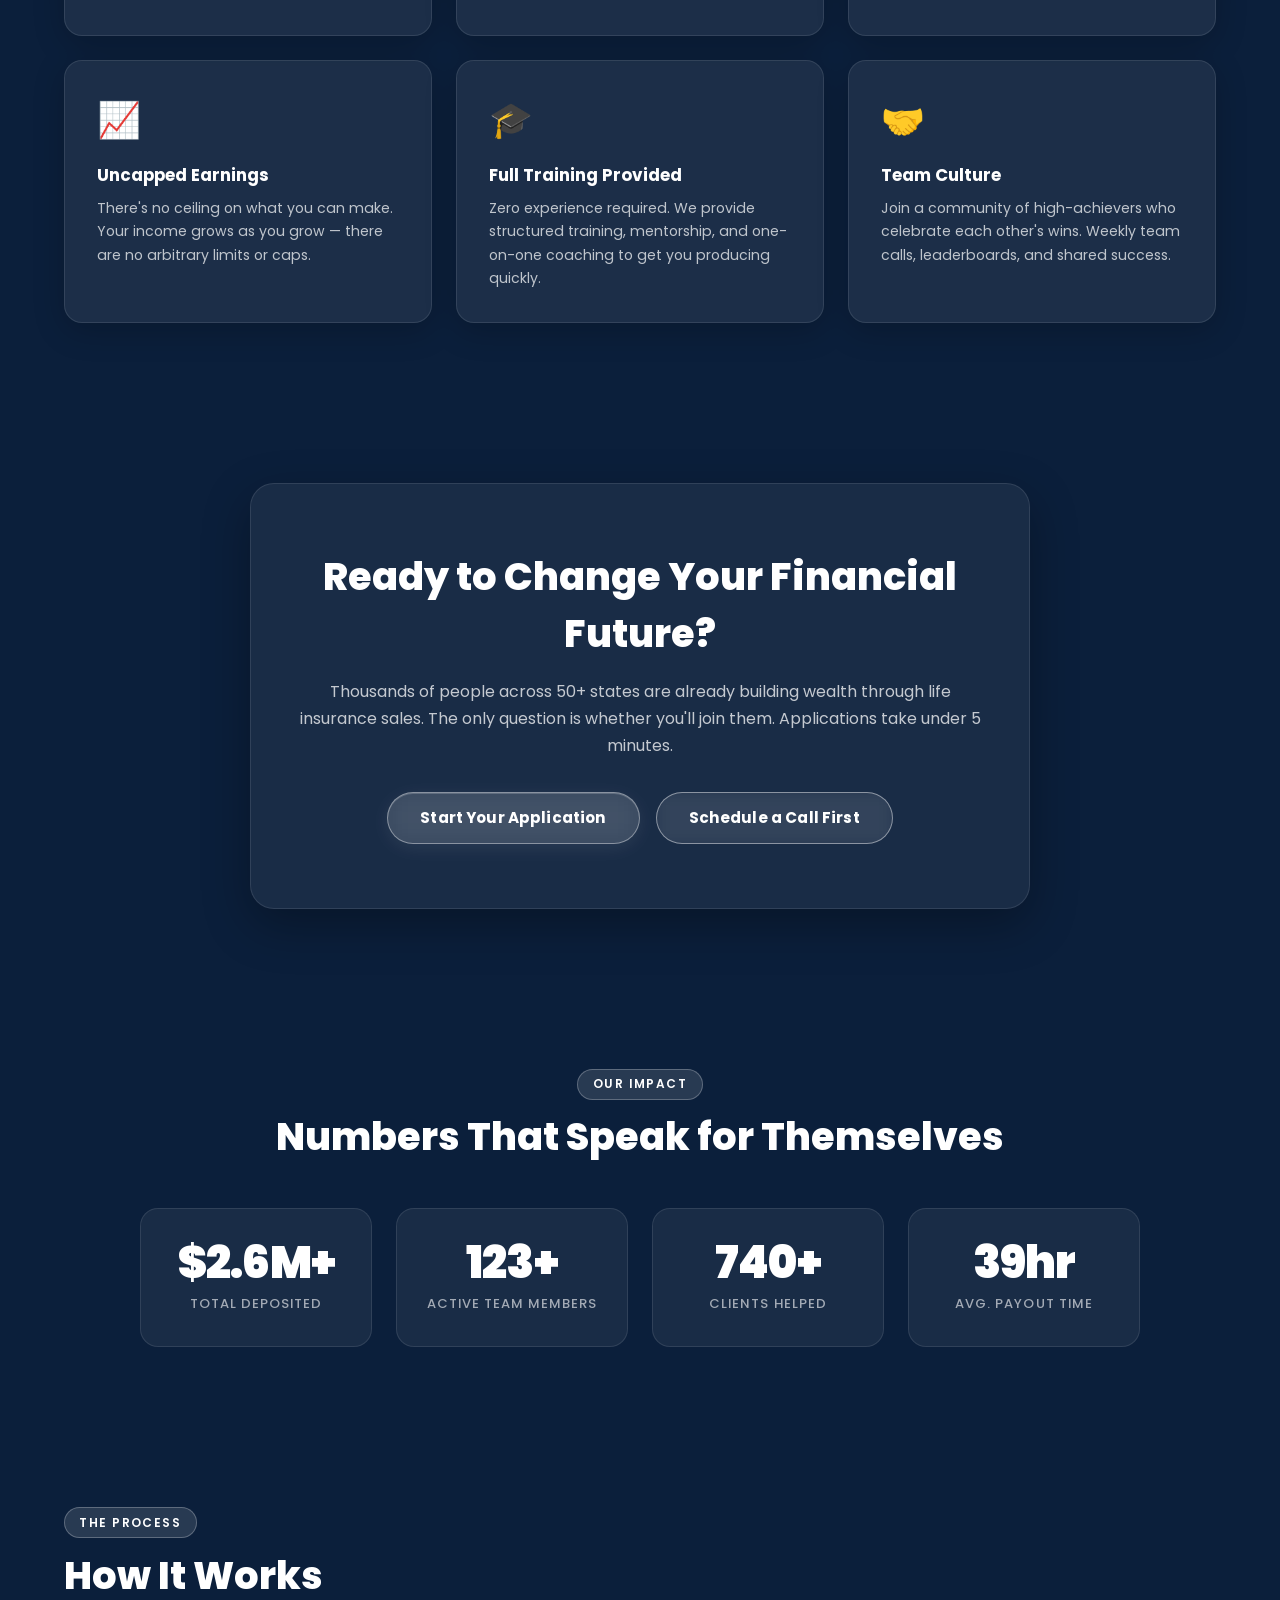
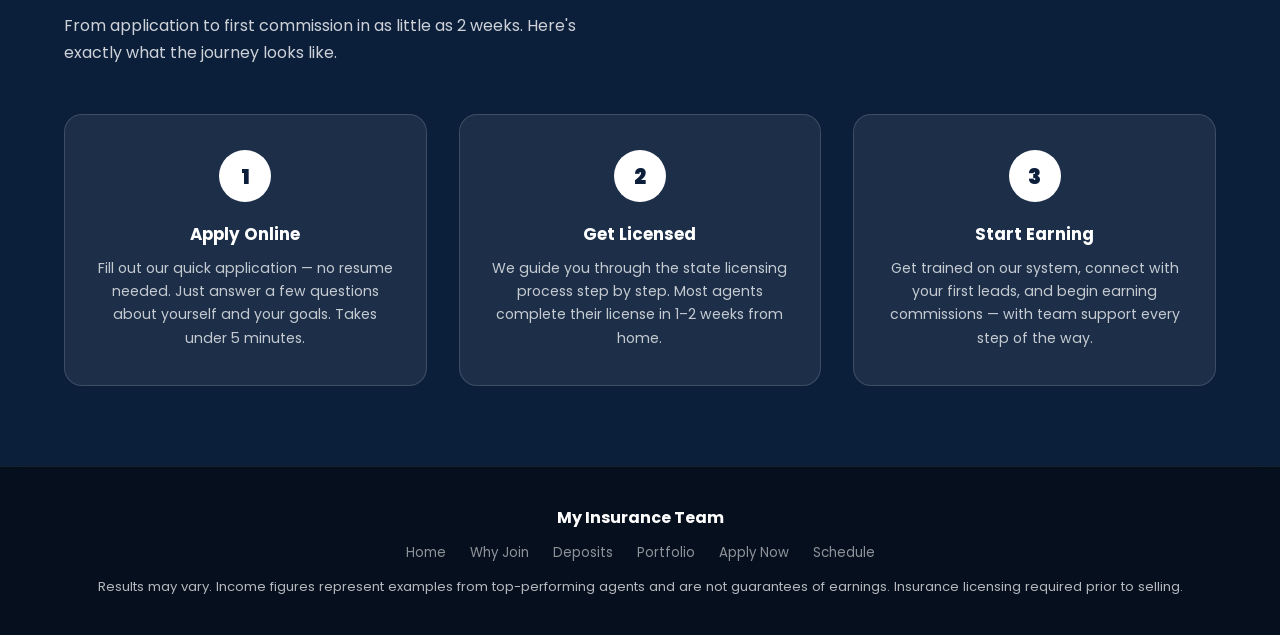
==== commit d31e14f6: "Add interactive calendar to schedule page with Formspree integration - Custom date-picker calendar o" ====
--- a/index.html
+++ b/index.html
@@ -5,7 +5,7 @@
   <meta name="viewport" content="width=device-width, initial-scale=1.0" />
   <title>Join My Insurance Team | Build Your Future</title>
   <meta name="description" content="Join a top-producing life insurance team. 100% remote, industry-leading commissions, 48-hour payouts, and full training provided. Apply today." />
-  <link rel="stylesheet" href="styles.css?v=7" />
+  <link rel="stylesheet" href="styles.css?v=8" />
 </head>
 <body>
 
--- a/styles.css
+++ b/styles.css
@@ -1071,6 +1071,252 @@
   border: 1px solid rgba(255,255,255,0.12);
 }
 
+/* ── Calendar ── */
+.cal-wrap {
+  max-width: 520px;
+  margin: 0 auto 3rem;
+}
+
+.cal-box {
+  background: rgba(255,255,255,0.07);
+  backdrop-filter: blur(14px);
+  -webkit-backdrop-filter: blur(14px);
+  border-radius: 20px;
+  border: 1px solid rgba(255,255,255,0.14);
+  box-shadow: 0 16px 48px rgba(0,0,0,0.3);
+  padding: 2rem;
+}
+
+.cal-header {
+  display: flex;
+  align-items: center;
+  justify-content: space-between;
+  margin-bottom: 1.4rem;
+}
+
+.cal-month-label {
+  font-size: 1.05rem;
+  font-weight: 700;
+  color: #fff;
+  letter-spacing: 0.02em;
+}
+
+.cal-nav {
+  background: rgba(255,255,255,0.1);
+  border: 1px solid rgba(255,255,255,0.2);
+  color: #fff;
+  font-size: 1.1rem;
+  width: 36px;
+  height: 36px;
+  border-radius: 50%;
+  cursor: pointer;
+  display: flex;
+  align-items: center;
+  justify-content: center;
+  transition: background 0.2s;
+}
+
+.cal-nav:hover {
+  background: rgba(255,255,255,0.2);
+}
+
+.cal-weekdays {
+  display: grid;
+  grid-template-columns: repeat(7, 1fr);
+  gap: 4px;
+  margin-bottom: 0.5rem;
+}
+
+.cal-weekdays span {
+  text-align: center;
+  font-size: 0.72rem;
+  font-weight: 600;
+  color: rgba(255,255,255,0.45);
+  text-transform: uppercase;
+  letter-spacing: 0.06em;
+  padding: 0.3rem 0;
+}
+
+.cal-grid {
+  display: grid;
+  grid-template-columns: repeat(7, 1fr);
+  gap: 4px;
+}
+
+.cal-day {
+  aspect-ratio: 1;
+  display: flex;
+  align-items: center;
+  justify-content: center;
+  border-radius: 10px;
+  font-size: 0.88rem;
+  font-weight: 500;
+  color: rgba(255,255,255,0.85);
+  cursor: pointer;
+  border: 1.5px solid transparent;
+  transition: background 0.15s, border-color 0.15s, color 0.15s;
+  background: rgba(255,255,255,0.04);
+}
+
+.cal-day:hover:not(.past):not(.empty) {
+  background: rgba(255,255,255,0.14);
+  border-color: rgba(255,255,255,0.35);
+}
+
+.cal-day.selected {
+  background: rgba(255,255,255,0.22);
+  border-color: #fff;
+  color: #fff;
+  font-weight: 700;
+}
+
+.cal-day.past {
+  color: rgba(255,255,255,0.22);
+  cursor: not-allowed;
+  background: transparent;
+}
+
+.cal-day.today {
+  border-color: rgba(255,255,255,0.5);
+}
+
+.cal-day.empty {
+  background: transparent;
+  cursor: default;
+  border-color: transparent;
+}
+
+.cal-time-row {
+  margin-top: 1.4rem;
+  display: flex;
+  flex-direction: column;
+  gap: 0.5rem;
+}
+
+.cal-time-row label {
+  font-size: 0.85rem;
+  font-weight: 600;
+  color: rgba(255,255,255,0.85);
+}
+
+.cal-time-row select {
+  width: 100%;
+  padding: 0.75rem 1rem;
+  border: 1.5px solid rgba(255,255,255,0.2);
+  border-radius: 12px;
+  font-family: 'Poppins', sans-serif;
+  font-size: 0.92rem;
+  color: #fff;
+  background: rgba(255,255,255,0.08);
+  appearance: none;
+  outline: none;
+  cursor: pointer;
+  transition: border-color 0.2s;
+}
+
+.cal-time-row select:focus {
+  border-color: rgba(255,255,255,0.55);
+}
+
+.cal-time-row select option {
+  background: #0B1F3B;
+  color: #fff;
+}
+
+.cal-selected-list {
+  margin-top: 1.2rem;
+  display: flex;
+  flex-direction: column;
+  gap: 0.5rem;
+  min-height: 0;
+}
+
+.cal-selected-chip {
+  display: flex;
+  align-items: center;
+  justify-content: space-between;
+  background: rgba(255,255,255,0.12);
+  border: 1px solid rgba(255,255,255,0.25);
+  border-radius: 10px;
+  padding: 0.5rem 0.9rem;
+  font-size: 0.85rem;
+  color: #fff;
+  font-weight: 500;
+}
+
+.cal-chip-remove {
+  background: none;
+  border: none;
+  color: rgba(255,255,255,0.55);
+  font-size: 1rem;
+  cursor: pointer;
+  padding: 0 0 0 0.6rem;
+  line-height: 1;
+  transition: color 0.15s;
+}
+
+.cal-chip-remove:hover {
+  color: #fff;
+}
+
+.cal-disclaimer {
+  margin-top: 1.2rem;
+  font-size: 0.78rem;
+  color: rgba(255,255,255,0.5);
+  line-height: 1.6;
+  padding: 0.8rem 1rem;
+  background: rgba(255,255,255,0.04);
+  border-radius: 10px;
+  border: 1px solid rgba(255,255,255,0.08);
+}
+
+.cal-disclaimer strong {
+  color: rgba(255,255,255,0.75);
+}
+
+.cal-submit-btn {
+  width: 100%;
+  margin-top: 1.4rem;
+  font-size: 1rem;
+  padding: 1rem;
+}
+
+.cal-submit-btn:disabled {
+  opacity: 0.4;
+  cursor: not-allowed;
+  pointer-events: none;
+}
+
+/* Scheduled dates banner on apply page */
+.scheduled-dates-banner {
+  background: rgba(255,255,255,0.09);
+  border: 1px solid rgba(255,255,255,0.2);
+  border-radius: 14px;
+  padding: 1.2rem 1.6rem;
+  margin-bottom: 2rem;
+}
+
+.scheduled-dates-banner h4 {
+  font-size: 0.88rem;
+  font-weight: 700;
+  color: rgba(255,255,255,0.9);
+  margin-bottom: 0.6rem;
+  text-transform: uppercase;
+  letter-spacing: 0.06em;
+}
+
+.scheduled-dates-banner ul {
+  list-style: none;
+  display: flex;
+  flex-direction: column;
+  gap: 0.35rem;
+}
+
+.scheduled-dates-banner li {
+  font-size: 0.88rem;
+  color: rgba(255,255,255,0.75);
+}
+
 /* ── Schedule ── */
 .calendly-placeholder {
   background: rgba(255,255,255,0.07);
